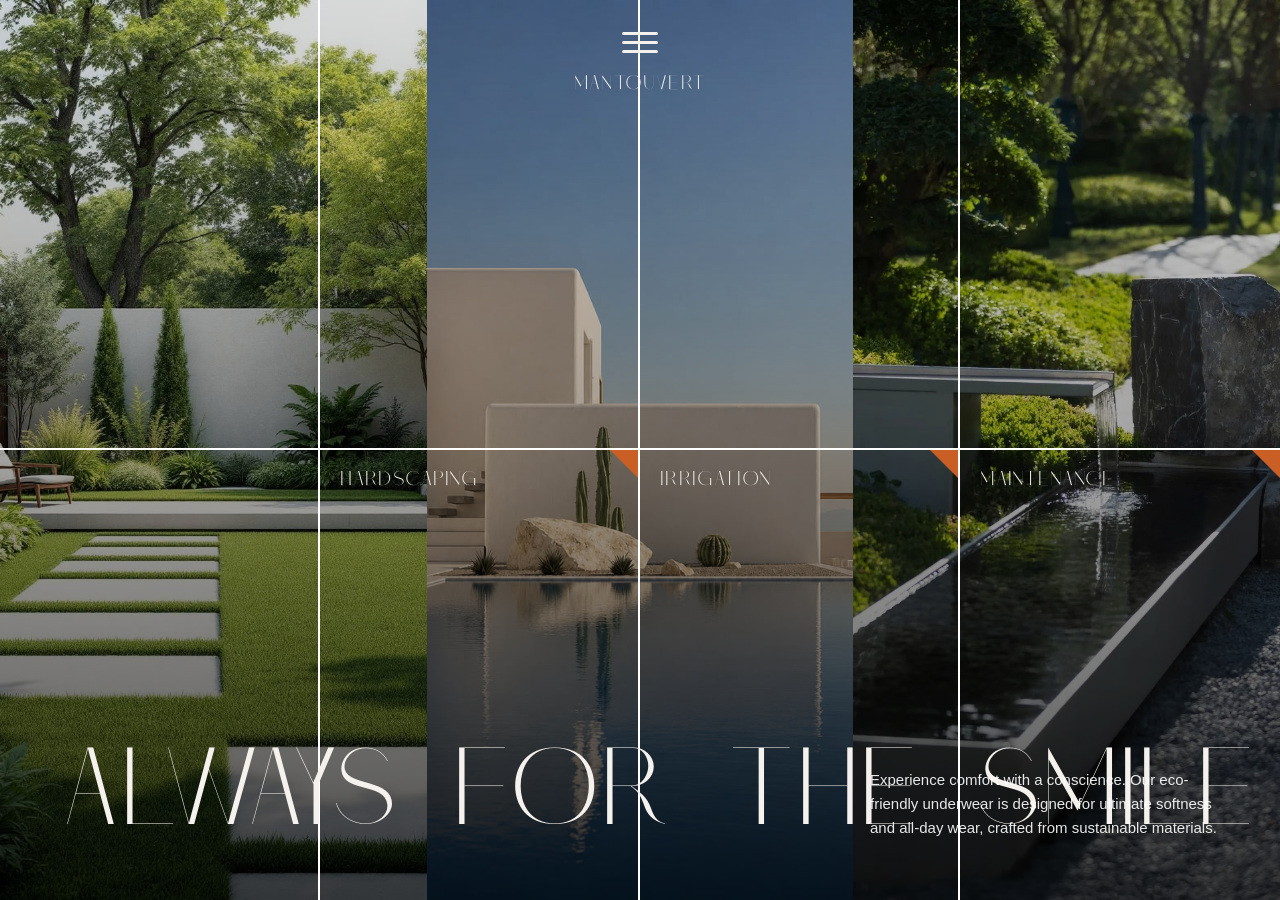
==== index.html @ 99bcd15c "finshing the hero" ====
<!DOCTYPE html>
<html lang="en">
<head>
  <meta charset="UTF-8">
  <meta name="viewport" content="width=device-width, initial-scale=1.0">
  <title>Mantouvert</title>

  <link rel="stylesheet" href="css/base.css">
  <link rel="stylesheet" href="css/layout.css">
  <link rel="stylesheet" href="css/components.css">
</head>
<body>

  <!-- NAVIGATION -->
  <header class="site-header" data-header>
    <nav class="nav container">
      <button class="nav__toggle" aria-label="Open menu" aria-expanded="false">
        <span class="hamburger-line"></span>
        <span class="hamburger-line"></span>
        <span class="hamburger-line"></span>
      </button>
      <a href="index.html" class="nav__logo">Mantouvert</a>
    </nav>
    <div class="nav__menu">
      <ul class="nav__links">
        <li><a href="index.html" class="nav__link is-active">Home</a></li>
        <li><a href="projects.html" class="nav__link">Projects</a></li>
        <li><a href="services.html" class="nav__link">Services</a></li>
        <li><a href="about.html" class="nav__link">About</a></li>
        <li><a href="contact.html" class="nav__link nav__link--cta">Request a Quote</a></li>
      </ul>
    </div>
  </header>

  <main>
    <!-- HERO CARDS -->
    <section class="hero hero--cards">
      <!-- Shared background: 3 images side by side -->
      <div class="hero-cards__bg">
        <img src="public/imgs/hero_garden.jpg" alt="">
        <img src="public/imgs/hero_swimmingpool.jpg" alt="">
        <img src="public/imgs/hero_waterfall.jpg" alt="">
        <div class="hero-cards__shade"></div>
      </div>

      <div class="hero-cards">
        <!-- Row 1 -->
        <div class="hero-card"></div>
        <div class="hero-card"></div>
        <div class="hero-card"></div>
        <div class="hero-card"></div>

        <!-- Row 2 -->
        <div class="hero-card"></div>
        <div class="hero-card">
          <h3 class="hero-card__header">Hardscaping</h3>
        </div>
        <div class="hero-card">
          <h3 class="hero-card__header">Irrigation</h3>
        </div>
        <div class="hero-card">
          <h3 class="hero-card__header">Maintenance</h3>
        </div>
      </div>

      <!-- Bottom hero text -->
      <div class="hero-cards__footer">
        <h1 class="hero-cards__headline">Always for the smile</h1>
        <p class="hero-cards__paragraph">Experience comfort with a conscience. Our eco-friendly underwear is designed for ultimate softness and all-day wear, crafted from sustainable materials.</p>
      </div>
    </section>
  </main>

  <script src="js/main.js"></script>
</body>
</html>
---- css/base.css ----
/* ============================================================
   MANTOUVERT — DESIGN SYSTEM BASE
   Source of truth: rools.md (Version 1.0)
   ============================================================ */

/* --------------------------------------------
   Global Fonts — @font-face declarations
   -------------------------------------------- */
@font-face {
  font-family: 'Monic DEMO';
  src: url('../public/fonts/Monic DEMO.otf') format('opentype');
  font-weight: 400;
  font-style: normal;
  font-display: swap;
}

@font-face {
  font-family: 'Ethereal Demo';
  src: url('../public/fonts/EtherealDemo-Thin.otf') format('opentype');
  font-weight: 100;
  font-style: normal;
  font-display: swap;
}

@font-face {
  font-family: 'Ethereal Demo';
  src: url('../public/fonts/EtherealDemo-ExtraLight.otf') format('opentype');
  font-weight: 200;
  font-style: normal;
  font-display: swap;
}

@font-face {
  font-family: 'Ethereal Demo';
  src: url('../public/fonts/EtherealDemo-Light.otf') format('opentype');
  font-weight: 300;
  font-style: normal;
  font-display: swap;
}

@font-face {
  font-family: 'Ethereal Demo';
  src: url('../public/fonts/EtherealDemo-Regular.otf') format('opentype');
  font-weight: 400;
  font-style: normal;
  font-display: swap;
}

@font-face {
  font-family: 'Ethereal Demo';
  src: url('../public/fonts/EtherealDemo-Medium.otf') format('opentype');
  font-weight: 500;
  font-style: normal;
  font-display: swap;
}

@font-face {
  font-family: 'Ethereal Demo';
  src: url('../public/fonts/EtherealDemo-SemiBold.otf') format('opentype');
  font-weight: 600;
  font-style: normal;
  font-display: swap;
}

@font-face {
  font-family: 'Ethereal Demo';
  src: url('../public/fonts/EtherealDemo-Bold.otf') format('opentype');
  font-weight: 700;
  font-style: normal;
  font-display: swap;
}

@font-face {
  font-family: 'Ethereal Demo';
  src: url('../public/fonts/EtherealDemo-ExtraBold.otf') format('opentype');
  font-weight: 800;
  font-style: normal;
  font-display: swap;
}

@font-face {
  font-family: 'Ethereal Demo';
  src: url('../public/fonts/EtherealDemo-Black.otf') format('opentype');
  font-weight: 900;
  font-style: normal;
  font-display: swap;
}

/* --------------------------------------------
   Design Tokens
   -------------------------------------------- */
:root {
  /* Color Palette */
  --color-orange: #C95F24;        /* Burnt Orange — Primary */
  --color-orange-accent: #E57A32; /* Accent Orange */
  --color-brick: #8F3526;         /* Deep Brick Red */
  --color-black: #111111;         /* Matte Black */
  --color-charcoal: #232323;      /* Charcoal */
  --color-white: #F5F2ED;         /* Warm White */
  --color-sand: #DED6C8;          /* Sand */
  --color-stone: #BFB4A6;         /* Stone */
  --color-olive: #6F7352;         /* Olive Accent — landscaping pages only */

  /* Color Usage Ratio: 60% white / 25% black / 10% orange / 5% accents */
  --color-bg: var(--color-white);
  --color-bg-dark: var(--color-black);
  --color-text: var(--color-black);
  --color-text-inverse: var(--color-white);
  --color-muted: var(--color-stone);
  --color-accent: var(--color-orange);

  /* Typography */
  --font-display: 'Monic DEMO', 'Times New Roman', serif;      /* Hero Titles */
  --font-secondary: 'Ethereal Demo', Georgia, serif;           /* Section Titles */
  --font-body: 'Inter', 'General Sans', -apple-system, sans-serif;

  /* Typography Scale */
  --type-hero: clamp(80px, 12vw, 180px);    /* Hero 120–180px */
  --type-section: clamp(48px, 7vw, 90px);   /* Section Title 60–90px */
  --type-heading: clamp(36px, 4.5vw, 56px); /* Large Heading 42–56px */
  --type-body: 18px;                        /* Body 18–20px */
  --type-small: 14px;                       /* Small Text */

  /* Layout */
  --container-max: 1600px;  /* Max Width */
  --content-max: 1400px;    /* Content Width */
  --gutter: 40px;           /* Large Gutters */
  --section-pad-desktop: 180px; /* Section Padding Desktop */
  --section-pad-mobile: 90px;   /* Section Padding Mobile */

  /* Shape & Elevation */
  --radius-none: 0px;   /* Images, Cards */
  --radius-btn: 4px;    /* Buttons */
  --shadow-soft: 0 10px 40px rgba(0, 0, 0, 0.05);

  /* Motion */
  --ease: cubic-bezier(0.25, 0.1, 0.25, 1);
  --duration-fast: 250ms;  /* Button hover */
  --duration-base: 400ms;  /* Allowed: 400–700ms */
  --duration-slow: 700ms;
}

/* --------------------------------------------
   Reset
   -------------------------------------------- */
*,
*::before,
*::after {
  box-sizing: border-box;
  margin: 0;
  padding: 0;
}

html {
  scroll-behavior: smooth;
  -webkit-text-size-adjust: 100%;
}

body {
  background-color: var(--color-bg);
  color: var(--color-text);
  font-family: var(--font-body);
  font-size: var(--type-body);
  line-height: 1.6;
  -webkit-font-smoothing: antialiased;
  -moz-osx-font-smoothing: grayscale;
}

img,
picture,
video {
  display: block;
  max-width: 100%;
  height: auto;
}

ul,
ol {
  list-style: none;
}

a {
  color: inherit;
  text-decoration: none;
}

button {
  font: inherit;
  background: none;
  border: none;
  cursor: pointer;
}

blockquote {
  margin: 0;
}

/* --------------------------------------------
   Base Typography
   -------------------------------------------- */
h1,
h2,
h3,
h4 {
  font-family: var(--font-secondary);
  font-weight: 400;
  line-height: 1.1;
  letter-spacing: -0.01em;
}

h1 {
  font-family: var(--font-display);
  font-size: var(--type-hero);
  text-transform: uppercase;
}

h2 {
  font-size: var(--type-section);
}

h3 {
  font-size: var(--type-heading);
}

p {
  font-size: var(--type-body);
  max-width: 65ch;
}

small,
.meta {
  font-size: var(--type-small);
  color: var(--color-muted);
  letter-spacing: 0.06em;
  text-transform: uppercase;
}

::selection {
  background: var(--color-accent);
  color: var(--color-white);
}

/* --------------------------------------------
   Texture — subtle stone/paper/concrete,
   very low opacity, never noisy
   -------------------------------------------- */
body::before {
  content: '';
  position: fixed;
  inset: 0;
  z-index: -1;
  pointer-events: none;
  opacity: 0.03;
  background-image: url('../assets/textures/paper.jpg');
  background-repeat: repeat;
}
---- css/layout.css ----
/* ============================================================
   MANTOUVERT — LAYOUT & GRID
   Source of truth: rools.md (Version 1.0)
   ============================================================ */

/* --------------------------------------------
   Containers
   -------------------------------------------- */
.container {
  width: 100%;
  max-width: var(--container-max); /* 1600px */
  margin-inline: auto;
  padding-inline: var(--gutter);   /* 40px gutters */
}

.container--content {
  max-width: var(--content-max);   /* 1400px content width */
}

/* --------------------------------------------
   Section Spacing
   Magazine-like luxury breathing room.
   -------------------------------------------- */
.section,
section {
  padding-block: var(--section-pad-desktop); /* 180px top + bottom */
}

/* --------------------------------------------
   12-Column Grid
   -------------------------------------------- */
.grid {
  display: grid;
  grid-template-columns: repeat(12, 1fr);
  gap: var(--gutter);
}

/* Column spans */
.col-1  { grid-column: span 1; }
.col-2  { grid-column: span 2; }
.col-3  { grid-column: span 3; }
.col-4  { grid-column: span 4; }
.col-5  { grid-column: span 5; }
.col-6  { grid-column: span 6; }
.col-7  { grid-column: span 7; }
.col-8  { grid-column: span 8; }
.col-9  { grid-column: span 9; }
.col-10 { grid-column: span 10; }
.col-11 { grid-column: span 11; }
.col-12 { grid-column: span 12; }

/* Common section grid patterns */
.grid--split {
  display: grid;
  grid-template-columns: repeat(12, 1fr);
  gap: var(--gutter);
  align-items: center;
}

.grid--split > .media {
  grid-column: span 7;
}

.grid--split > .content {
  grid-column: span 5;
}

.grid--split > .media--right {
  grid-column: span 7;
  order: 2;
}

.grid--split > .content--left {
  grid-column: span 5;
  order: 1;
}

/* --------------------------------------------
   Editorial Section Head
   -------------------------------------------- */
.section-head {
  display: grid;
  grid-template-columns: 1fr auto;
  align-items: end;
  gap: var(--gutter);
  margin-bottom: 80px;
}

.section-head__eyebrow {
  grid-column: 1 / -1;
  font-family: var(--font-body);
  font-size: var(--type-small);
  letter-spacing: 0.18em;
  text-transform: uppercase;
  color: var(--color-accent);
}

.section-head__title {
  font-family: var(--font-secondary);
  font-size: var(--type-section);
  line-height: 1.05;
}

.section-head__link {
  font-size: var(--type-small);
  letter-spacing: 0.12em;
  text-transform: uppercase;
  border-bottom: 1px solid currentColor;
  padding-bottom: 4px;
  transition: color var(--duration-fast) var(--ease);
}

.section-head__link:hover {
  color: var(--color-accent);
}

/* --------------------------------------------
   Hero Layout
   -------------------------------------------- */
.hero {
  position: relative;
  min-height: 100vh;
  display: flex;
  align-items: flex-end;
  padding-bottom: 80px;
  overflow: hidden;
}

.hero__media {
  position: absolute;
  inset: 0;
  z-index: -1;
}

.hero__media img,
.hero__media video {
  width: 100%;
  height: 100%;
  object-fit: cover;
}

.hero__content {
  width: 100%;
}

.hero__title {
  margin-bottom: 32px;
}

.hero__intro {
  font-size: var(--type-body);
  color: var(--color-text-inverse);
  margin-bottom: 48px;
  opacity: 0.85;
}

.hero__actions {
  display: flex;
  gap: 24px;
  flex-wrap: wrap;
}

/* --------------------------------------------
   Featured Projects Grid
   -------------------------------------------- */
.featured__grid {
  display: grid;
  grid-template-columns: repeat(2, 1fr);
  gap: var(--gutter);
}

/* --------------------------------------------
   Services List
   -------------------------------------------- */
.services__list {
  display: grid;
  grid-template-columns: repeat(2, 1fr);
  gap: var(--gutter);
  margin-bottom: 80px;
}

/* --------------------------------------------
   Craftsmanship Split
   -------------------------------------------- */
.craftsmanship__grid {
  display: grid;
  grid-template-columns: repeat(12, 1fr);
  gap: var(--gutter);
  align-items: center;
}

.craftsmanship__media {
  grid-column: span 7;
}

.craftsmanship__content {
  grid-column: span 5;
}

/* --------------------------------------------
   Stats
   -------------------------------------------- */
.stats__grid {
  display: grid;
  grid-template-columns: repeat(3, 1fr);
  gap: var(--gutter);
}

/* --------------------------------------------
   Gallery
   -------------------------------------------- */
.gallery__grid {
  display: grid;
  grid-template-columns: repeat(2, 1fr);
  gap: var(--gutter);
}

/* --------------------------------------------
   Footer
   -------------------------------------------- */
.site-footer .container {
  display: grid;
  grid-template-columns: 1fr auto;
  gap: var(--gutter);
  align-items: start;
}

.site-footer__meta {
  grid-column: 1 / -1;
  display: flex;
  justify-content: space-between;
  flex-wrap: wrap;
  gap: 16px;
  border-top: 1px solid rgba(245, 242, 237, 0.15);
  padding-top: 40px;
  margin-top: 120px;
}

/* --------------------------------------------
   Responsive — Mobile (section padding 90px)
   -------------------------------------------- */
@media (max-width: 1024px) {
  .grid--split > .media,
  .grid--split > .content,
  .grid--split > .media--right,
  .grid--split > .content--left,
  .craftsmanship__media,
  .craftsmanship__content {
    grid-column: span 12;
  }
}

@media (max-width: 768px) {
  .section,
  section {
    padding-block: var(--section-pad-mobile); /* 90px */
  }

  .featured__grid,
  .services__list,
  .gallery__grid {
    grid-template-columns: 1fr;
  }

  .stats__grid {
    grid-template-columns: 1fr;
  }

  .section-head {
    grid-template-columns: 1fr;
    margin-bottom: 48px;
  }

  .section-head__link {
    grid-column: 1;
  }

  .site-footer .container {
    grid-template-columns: 1fr;
  }
}
---- css/components.css ----
/* ============================================================
   MANTOUVERT — COMPONENTS
   Source of truth: rools.md (Version 1.0)
   ============================================================ */

/* --------------------------------------------
   Buttons — simple, large, flat. No gradients.
   -------------------------------------------- */
.btn {
  display: inline-block;
  padding: 20px 44px;
  font-family: var(--font-body);
  font-size: var(--type-small);
  font-weight: 500;
  letter-spacing: 0.14em;
  text-transform: uppercase;
  border-radius: var(--radius-btn); /* 4px */
  border: 1px solid transparent;
  transition:
    background-color var(--duration-fast) var(--ease),
    color var(--duration-fast) var(--ease),
    border-color var(--duration-fast) var(--ease);
}

/* Primary — matte black base, burnt orange hover */
.btn--primary {
  background-color: var(--color-black);
  color: var(--color-white);
  border-color: var(--color-black);
}

.btn--primary:hover {
  background-color: var(--color-orange); /* Burnt Orange hover */
  border-color: var(--color-orange);
  color: var(--color-white);
}

/* Ghost — outline style for dark heroes */
.btn--ghost {
  background-color: transparent;
  color: var(--color-white);
  border-color: rgba(245, 242, 237, 0.5);
}

.btn--ghost:hover {
  background-color: var(--color-orange);
  border-color: var(--color-orange);
  color: var(--color-white);
}

/* Inverted — white button on dark backgrounds */
.btn--light {
  background-color: var(--color-white);
  color: var(--color-black);
  border-color: var(--color-white);
}

.btn--light:hover {
  background-color: var(--color-orange);
  border-color: var(--color-orange);
  color: var(--color-white);
}

/* --------------------------------------------
   Navigation — hamburger centered, logo below.
   Transparent initially, turns black on scroll.
   -------------------------------------------- */
.site-header {
  position: fixed;
  inset: 0 0 auto 0;
  z-index: 100;
  padding-block: 24px;
  transition:
    background-color var(--duration-base) var(--ease),
    padding-block var(--duration-base) var(--ease);
}

.site-header.is-scrolled {
  background-color: var(--color-black);
  padding-block: 16px;
}

.nav {
  display: flex;
  flex-direction: column;
  align-items: center;
  justify-content: center;
  gap: 6px;
  text-align: center;
}

/* Hamburger button */
.nav__toggle {
  display: flex;
  flex-direction: column;
  align-items: center;
  justify-content: center;
  gap: 6px;
  padding: 8px;
  cursor: pointer;
  background: none;
  border: none;
}

.hamburger-line {
  display: block;
  width: 36px;
  height: 3px;
  background-color: var(--color-white);
  border-radius: 2px;
  transition:
    transform var(--duration-fast) var(--ease),
    opacity var(--duration-fast) var(--ease);
}

/* Hamburger open state (X animation) */
.nav__toggle.is-active .hamburger-line:nth-child(1) {
  transform: translateY(9px) rotate(45deg);
}

.nav__toggle.is-active .hamburger-line:nth-child(2) {
  opacity: 0;
}

.nav__toggle.is-active .hamburger-line:nth-child(3) {
  transform: translateY(-9px) rotate(-45deg);
}

/* Logo */
.nav__logo {
  font-family: var(--font-display); /* Monic DEMO Regular */
  font-size: 20px;
  font-weight: 400;
  letter-spacing: 0.06em;
  color: var(--color-white);
  transition: color var(--duration-fast) var(--ease);
  text-transform: uppercase;
}

/* Scrolled state — text stays white */
.site-header.is-scrolled .nav__logo,
.site-header.is-scrolled .hamburger-line {
  color: var(--color-white);
  background-color: var(--color-white);
}

/* Full-screen menu overlay */
.nav__menu {
  display: none;
  position: fixed;
  inset: 0;
  z-index: 99;
  background-color: var(--color-black);
  align-items: center;
  justify-content: center;
}

.nav__menu.is-open {
  display: flex;
}

.nav__links {
  display: flex;
  flex-direction: column;
  align-items: center;
  gap: 40px;
  text-align: center;
}

.nav__link {
  font-family: var(--font-secondary);
  font-size: var(--type-heading);
  letter-spacing: 0.02em;
  color: var(--color-white);
  opacity: 0.85;
  transition:
    opacity var(--duration-fast) var(--ease),
    color var(--duration-fast) var(--ease);
}

.nav__link:hover,
.nav__link.is-active {
  opacity: 1;
  color: var(--color-orange);
}

.nav__link--cta {
  padding: 16px 40px;
  border: 1px solid var(--color-white);
  border-radius: var(--radius-btn);
  opacity: 1;
  font-size: var(--type-small);
  letter-spacing: 0.1em;
  text-transform: uppercase;
}

.nav__link--cta:hover {
  background-color: var(--color-orange);
  border-color: var(--color-orange);
  color: var(--color-white);
}

/* --------------------------------------------
   Editorial Intro Section
   -------------------------------------------- */
.intro__eyebrow {
  font-size: var(--type-small);
  letter-spacing: 0.18em;
  text-transform: uppercase;
  color: var(--color-accent);
  margin-bottom: 48px;
}

.intro__title {
  font-family: var(--font-secondary);
  font-size: var(--type-section);
  line-height: 1.1;
  max-width: 20ch;
}

/* --------------------------------------------
   Project Cards — minimal, image + small title
   -------------------------------------------- */
.project-card__media {
  display: block;
  overflow: hidden;
  margin-bottom: 24px;
}

.project-card__media img {
  width: 100%;
  aspect-ratio: 3 / 2;
  object-fit: cover;
  border-radius: var(--radius-none); /* 0px */
  transition: transform var(--duration-slow) var(--ease);
}

.project-card__media:hover img {
  transform: scale(1.03); /* Smooth scale — allowed */
}

.project-card__title {
  font-family: var(--font-secondary);
  font-size: var(--type-heading); /* 42–56px but controlled */
  line-height: 1.2;
  margin-bottom: 8px;
}

.project-card__meta {
  font-size: var(--type-small);
  letter-spacing: 0.1em;
  text-transform: uppercase;
  color: var(--color-muted);
}

/* --------------------------------------------
   Services List — thin line icons, minimal
   -------------------------------------------- */
.services__item {
  border-top: 1px solid var(--color-sand);
  padding-block: 32px;
}

.services__item:last-child {
  border-bottom: 1px solid var(--color-sand);
}

.services__item a {
  display: flex;
  align-items: center;
  gap: 32px;
  transition: color var(--duration-fast) var(--ease);
}

.services__item a:hover {
  color: var(--color-orange);
}

.services__icon {
  flex: 0 0 auto;
  width: 24px;
  height: 24px;
  color: var(--color-stone);
}

.services__name {
  font-family: var(--font-secondary);
  font-size: var(--type-heading);
  line-height: 1.2;
}

/* --------------------------------------------
   Craftsmanship Section
   -------------------------------------------- */
.craftsmanship__media img {
  width: 100%;
  border-radius: var(--radius-none);
  object-fit: cover;
}

.craftsmanship__title {
  font-family: var(--font-secondary);
  font-size: var(--type-section);
  line-height: 1.1;
  margin-bottom: 32px;
}

.craftsmanship__text {
  color: var(--color-charcoal);
  margin-bottom: 40px;
}

/* --------------------------------------------
   Stats — elegant numbering
   -------------------------------------------- */
.stat {
  padding-top: 32px;
  border-top: 1px solid var(--color-sand);
}

.stat__number {
  display: block;
  font-family: var(--font-secondary);
  font-size: var(--type-section);
  color: var(--color-accent);
  margin-bottom: 16px;
}

.stat__label {
  font-size: var(--type-small);
  letter-spacing: 0.1em;
  text-transform: uppercase;
  color: var(--color-muted);
}

/* --------------------------------------------
   Gallery — large editorial photography
   -------------------------------------------- */
.gallery__item img {
  width: 100%;
  aspect-ratio: 3 / 2;
  object-fit: cover;
  border-radius: var(--radius-none);
}

.gallery__item:first-child img {
  aspect-ratio: 16 / 10;
}

.gallery__caption {
  margin-top: 16px;
  font-size: var(--type-small);
  letter-spacing: 0.1em;
  text-transform: uppercase;
  color: var(--color-muted);
}

/* --------------------------------------------
   Testimonials
   -------------------------------------------- */
.testimonial {
  max-width: 900px;
  margin-inline: auto;
  text-align: center;
  padding-block: 40px;
}

.testimonial__quote {
  font-family: var(--font-secondary);
  font-size: var(--type-heading);
  line-height: 1.3;
  margin-bottom: 40px;
}

.testimonial__author {
  font-style: normal;
  font-size: var(--type-small);
  letter-spacing: 0.14em;
  text-transform: uppercase;
  color: var(--color-muted);
}

/* --------------------------------------------
   CTA Section — large typography, dark
   -------------------------------------------- */
.cta {
  background-color: var(--color-black);
  color: var(--color-white);
  text-align: center;
}

.cta__title {
  font-family: var(--font-display);
  font-size: var(--type-hero);
  text-transform: uppercase;
  margin-bottom: 64px;
}

/* --------------------------------------------
   Footer — minimal, dark, large typography
   -------------------------------------------- */
.site-footer {
  background-color: var(--color-black);
  color: var(--color-white);
  padding-block: 120px 48px;
}

.site-footer__logo {
  font-family: var(--font-secondary);
  font-size: clamp(48px, 6vw, 90px);
  line-height: 1;
  color: var(--color-white);
}

.site-footer__nav ul {
  display: flex;
  flex-direction: column;
  gap: 16px;
  text-align: right;
}

.site-footer__nav a {
  font-size: var(--type-small);
  letter-spacing: 0.12em;
  text-transform: uppercase;
  color: var(--color-white);
  opacity: 0.7;
  transition:
    opacity var(--duration-fast) var(--ease),
    color var(--duration-fast) var(--ease);
}

.site-footer__nav a:hover {
  opacity: 1;
  color: var(--color-orange);
}

.site-footer__meta {
  font-size: var(--type-small);
  letter-spacing: 0.08em;
  text-transform: uppercase;
  color: var(--color-stone);
  opacity: 0.7;
}

/* --------------------------------------------
    Hero Cards — 8-card grid (4 up, 4 down)
    -------------------------------------------- */
.hero--cards {
  position: relative;
  min-height: 100vh;
  display: flex;
  align-items: center;
  padding: 0;
  overflow: hidden;
}

/* Shared background — 3 images side by side */
.hero-cards__bg {
  position: absolute;
  inset: 0;
  z-index: 0;
  display: flex;
}

.hero-cards__bg img {
  flex: 1 1 0;
  min-width: 0;
  height: 100%;
  object-fit: cover;
}

.hero-cards__shade {
  position: absolute;
  inset: 0;
  background: linear-gradient(
    to top,
    rgba(0, 0, 0, 0.7) 0%,
    rgba(0, 0, 0, 0.35) 50%,
    rgba(0, 0, 0, 0.15) 100%
  );
}

.hero-cards {
  position: relative;
  z-index: 1;
  display: grid;
  grid-template-columns: repeat(4, 1fr);
  grid-template-rows: repeat(2, 1fr);
  width: 100%;
  height: 100vh;
}

/* Transparent cards — white borders show the shared bg grid */
.hero-card {
  position: relative;
  background-color: transparent;
  border-right: 2px solid rgb(255, 255, 255);
  border-bottom: 2px solid rgb(255, 255, 255);
  cursor: pointer;
  transition: background-color var(--duration-base) var(--ease);
}

.hero-card:nth-child(4n) {
  border-right: none;
}

.hero-card:nth-child(n + 5) {
  border-bottom: none;
}

.hero-card:hover {
  background-color: rgba(0, 0, 0, 0.35);
}

/* Orange triangle in top-right corner — bottom row cards 6, 7, 8 only */
.hero-card:nth-child(6)::after,
.hero-card:nth-child(7)::after,
.hero-card:nth-child(8)::after {
  content: '';
  position: absolute;
  top: 0;
  right: 0;
  width: 0;
  height: 0;
  border-top: 28px solid var(--color-orange);
  border-left: 28px solid transparent;
  z-index: 2;
}

/* Header text on bottom cards 6, 7, 8 */
.hero-card__header {
  position: absolute;
  top: 16px;
  left: 20px;
  z-index: 3;
  font-family: var(--font-display); /* Monic Sans Serif Ligature */
  font-size: clamp(18px, 1.6vw, 26px);
  line-height: 1.2;
  color: var(--color-white);
  font-weight: 400;
  text-transform: uppercase;
  letter-spacing: 0.04em;
  margin: 0;
}

/* Bottom hero text — full-width headline, paragraph bottom-right */
.hero-cards__footer {
  position: absolute;
  bottom: 0;
  left: 0;
  right: 0;
  z-index: 2;
  padding: 0 60px 60px;
  pointer-events: none;
}

.hero-cards__headline {
  font-family: var(--font-display);
  font-size: clamp(80px, 9vw, 110px);
  line-height: 1;
  color: var(--color-white);
  text-transform: uppercase;
  letter-spacing: -0.01em;
  white-space: nowrap;
  width: 100%;
  margin: 0;
}

.hero-cards__paragraph {
  position: absolute;
  bottom: 60px;
  right: 60px;
  max-width: 350px;
  font-family: var(--font-body);
  font-size: 15px;
  line-height: 1.6;
  color: rgba(255, 255, 255, 0.9);
  margin: 0;
}

/* --------------------------------------------
    Page Hero — smaller than home hero
    -------------------------------------------- */
.hero--page {
  min-height: 70vh;
  align-items: flex-end;
}

/* --------------------------------------------
   Project Grid — portfolio listing
   -------------------------------------------- */
.project-grid {
  display: grid;
  grid-template-columns: repeat(2, 1fr);
  gap: var(--gutter);
}

/* --------------------------------------------
   Project Detail Facts
   -------------------------------------------- */
.project-detail__facts {
  margin-bottom: 48px;
}

.project-detail__facts li {
  display: flex;
  justify-content: space-between;
  gap: 24px;
  padding-block: 16px;
  border-bottom: 1px solid var(--color-sand);
  font-size: var(--type-body);
}

.project-detail__facts .meta {
  flex: 0 0 auto;
}

/* --------------------------------------------
   Next Project — editorial navigation
   -------------------------------------------- */
.next-project {
  border-top: 1px solid var(--color-sand);
}

.next-project__link {
  display: block;
}

.next-project__title {
  font-family: var(--font-secondary);
  font-size: var(--type-section);
  line-height: 1.1;
  transition: color var(--duration-fast) var(--ease);
}

.next-project__link:hover .next-project__title {
  color: var(--color-accent);
}

/* --------------------------------------------
   Contact Form — minimal, editorial
   -------------------------------------------- */
.contact-form__field {
  margin-bottom: 32px;
}

.contact-form__field label {
  display: block;
  margin-bottom: 12px;
}

.contact-form__field input,
.contact-form__field select,
.contact-form__field textarea {
  width: 100%;
  padding: 16px 0;
  font-family: var(--font-body);
  font-size: var(--type-body);
  color: var(--color-text);
  background: transparent;
  border: none;
  border-bottom: 1px solid var(--color-sand);
  border-radius: 0;
  transition: border-color var(--duration-fast) var(--ease);
}

.contact-form__field input:focus,
.contact-form__field select:focus,
.contact-form__field textarea:focus {
  outline: none;
  border-bottom-color: var(--color-accent);
}

.contact-form__field textarea {
  resize: vertical;
}

.contact-details {
  padding: 48px;
  background-color: var(--color-black);
  color: var(--color-white);
}

.contact-details .craftsmanship__title {
  color: var(--color-white);
  margin-bottom: 40px;
}

.contact-details .project-detail__facts li {
  border-bottom-color: rgba(245, 242, 237, 0.15);
}

.contact-details .project-detail__facts .meta {
  color: var(--color-stone);
}

/* --------------------------------------------
   Responsive Components
   -------------------------------------------- */
@media (max-width: 768px) {
  .hero-cards {
    grid-template-columns: repeat(2, 1fr);
    grid-template-rows: repeat(4, 1fr);
  }

  /* 2-column mobile borders */
  .hero-card {
    border-right: 2px solid rgb(255, 255, 255);
    border-bottom: 2px solid rgb(255, 255, 255);
  }

  .hero-card:nth-child(2n) {
    border-right: none;
  }

  .hero-card:nth-child(n + 7) {
    border-bottom: none;
  }

  .hero-cards__footer {
    grid-template-columns: 1fr;
    gap: 24px;
    padding: 0 20px 32px;
  }

  .hero-cards__headline {
    font-size: clamp(48px, 12vw, 72px);
  }

  .hero-cards__paragraph {
    font-size: 14px;
    margin: 0;
  }

  .project-grid {
    grid-template-columns: 1fr;
  }

  .next-project__title {
    font-size: var(--type-heading);
  }

  .contact-details {
    padding: 32px;
  }

  .intro__title {
    font-size: var(--type-heading);
  }

  .craftsmanship__title {
    font-size: var(--type-heading);
  }

  .stat__number {
    font-size: var(--type-heading);
  }

  .testimonial__quote {
    font-size: var(--type-heading);
  }

  .site-footer__nav ul {
    text-align: left;
  }
}
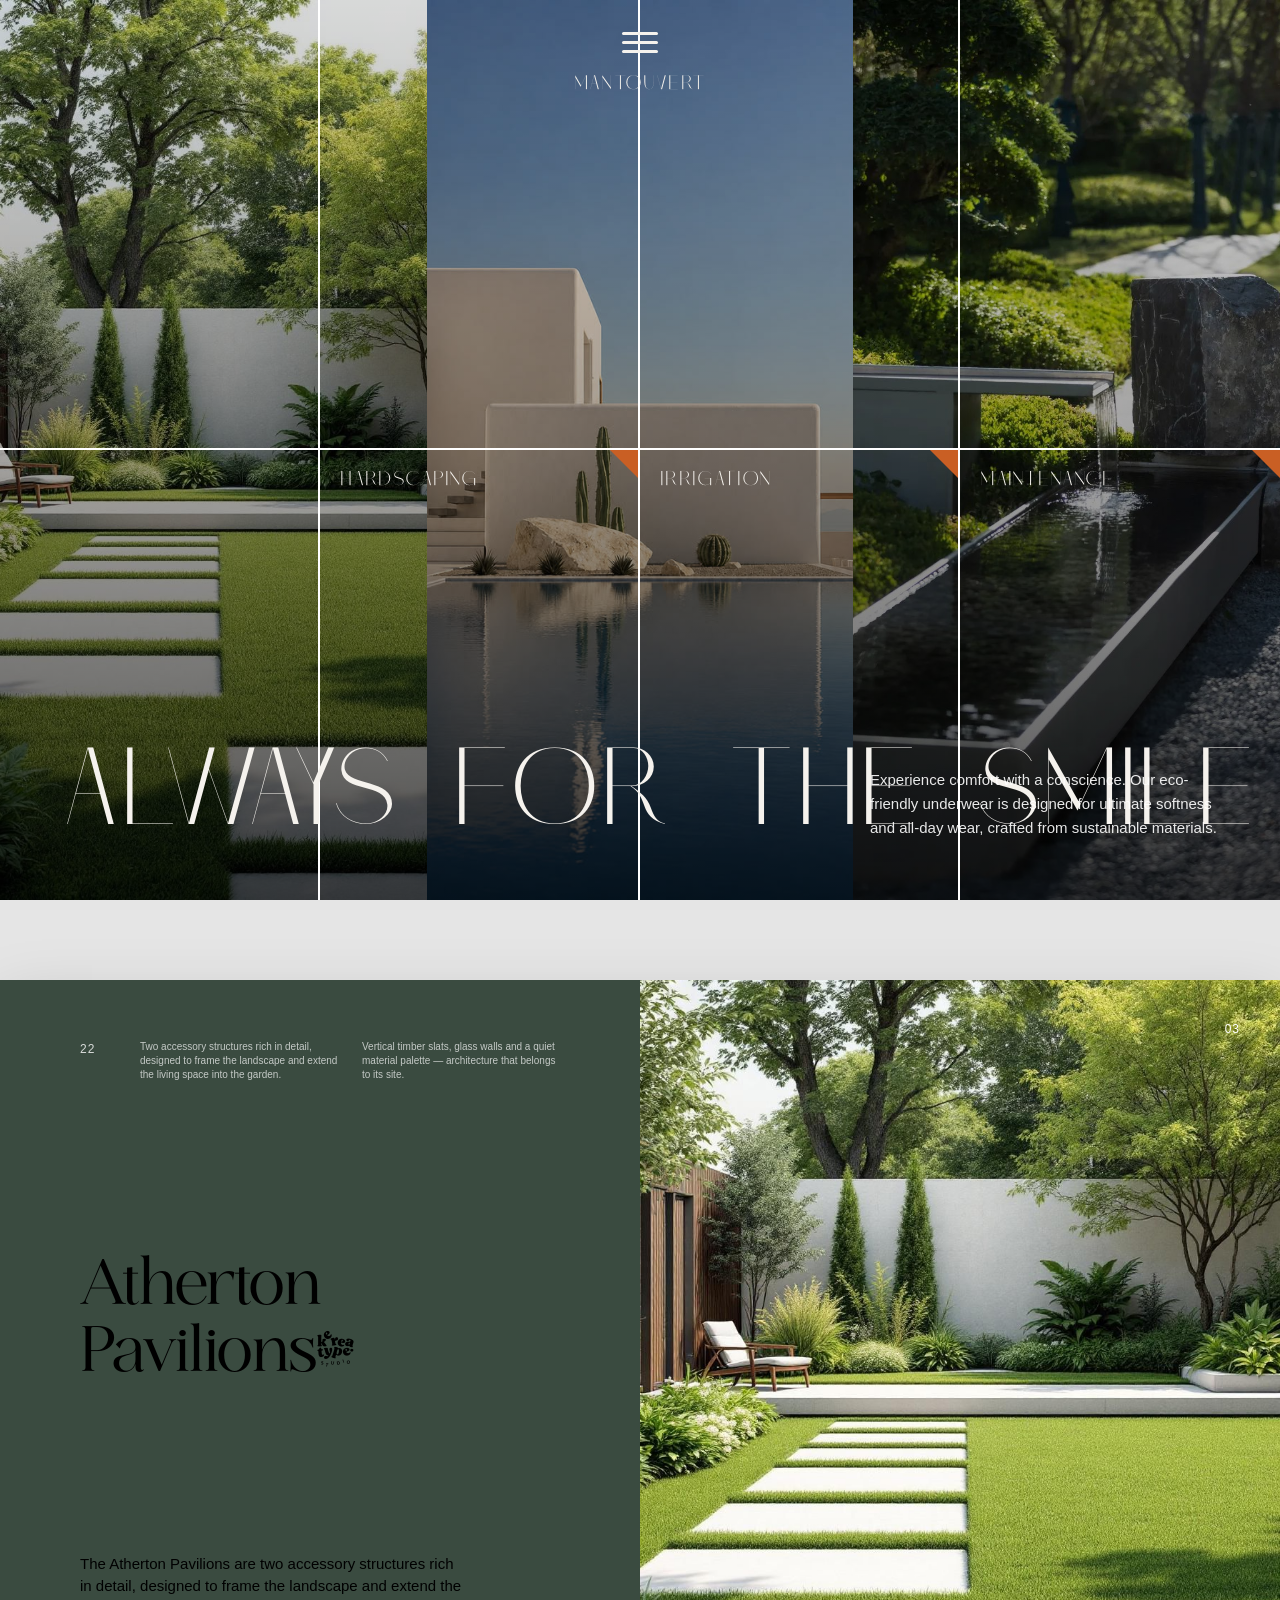
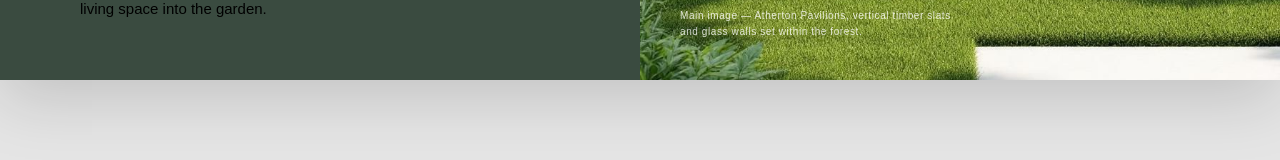
==== commit 9710e80b: "adding scroll transetion" ====
--- a/index.html
+++ b/index.html
@@ -69,6 +69,37 @@
         <p class="hero-cards__paragraph">Experience comfort with a conscience. Our eco-friendly underwear is designed for ultimate softness and all-day wear, crafted from sustainable materials.</p>
       </div>
     </section>
+
+    <!-- ATHERTON PAVILIONS — Editorial Magazine Spread -->
+    <section class="editorial-spread">
+      <div class="editorial-spread__book">
+
+        <!-- Left panel — deep forest green "page" -->
+        <div class="editorial-spread__page--green">
+          <div class="editorial-spread__top">
+            <span class="editorial-spread__page-num">22</span>
+            <div class="editorial-spread__intro-cols">
+              <p>Two accessory structures rich in detail, designed to frame the landscape and extend the living space into the garden.</p>
+              <p>Vertical timber slats, glass walls and a quiet material palette — architecture that belongs to its site.</p>
+            </div>
+          </div>
+
+          <h2 class="editorial-spread__title">Atherton<br>Pavilions.</h2>
+
+          <p class="editorial-spread__desc">
+            The Atherton Pavilions are two accessory structures rich in detail, designed to frame the landscape and extend the living space into the garden.
+          </p>
+        </div>
+
+        <!-- Right panel — full-bleed image "page" -->
+        <div class="editorial-spread__page--image">
+          <img src="public/imgs/hero_garden.jpg" alt="Atherton Pavilions — modern wooden structure with vertical slats and glass walls in a forest">
+          <span class="editorial-spread__img-num">03</span>
+          <p class="editorial-spread__caption">Main image — Atherton Pavilions, vertical timber slats and glass walls set within the forest.</p>
+        </div>
+
+      </div>
+    </section>
   </main>
 
   <script src="js/main.js"></script>
--- a/css/components.css
+++ b/css/components.css
@@ -696,9 +696,172 @@
 }
 
 /* --------------------------------------------
+   Scroll Reveal Transition — global curtain
+   that slides down covering the viewport,
+   then slides away revealing the next section.
+   Scroll acts as a trigger; page locks while
+   the transition plays.
+   -------------------------------------------- */
+.scroll-reveal {
+  position: fixed;
+  top: 0;
+  left: 0;
+  width: 100%;
+  height: 100vh;
+  background-color: var(--color-bg);
+  z-index: 50;
+  transform: translateY(-100%);
+  pointer-events: none;
+  will-change: transform;
+  transition: transform var(--duration-slow) var(--ease);
+}
+
+/* Lock scrolling while the reveal transition plays */
+body.is-locked {
+  overflow: hidden;
+}
+
+/* --------------------------------------------
+   Atherton Pavilions — Editorial Magazine Spread
+   Split-screen 2-column "book" layout.
+   -------------------------------------------- */
+.editorial-spread {
+  background-color: #E5E5E5;
+  padding-block: 80px;
+}
+
+.editorial-spread__book {
+  max-width: 1400px;
+  margin-inline: auto;
+  display: grid;
+  grid-template-columns: 1fr 1fr;
+  box-shadow: 0 20px 60px rgba(0, 0, 0, 0.15);
+}
+
+/* Left panel — deep forest green */
+.editorial-spread__page--green {
+  background-color: #3A4B40;
+  padding: 60px 80px;
+  display: flex;
+  flex-direction: column;
+  justify-content: space-between;
+  min-height: 700px;
+}
+
+/* Top section — page number + intro columns */
+.editorial-spread__top {
+  display: flex;
+  justify-content: space-between;
+  gap: 40px;
+}
+
+.editorial-spread__page-num {
+  font-size: 12px;
+  color: rgba(255, 255, 255, 0.8);
+  letter-spacing: 0.08em;
+  font-family: var(--font-body);
+  flex: 0 0 auto;
+}
+
+.editorial-spread__intro-cols {
+  display: grid;
+  grid-template-columns: 1fr 1fr;
+  gap: 24px;
+  max-width: 420px;
+}
+
+.editorial-spread__intro-cols p {
+  font-size: 10px;
+  line-height: 1.4;
+  color: rgba(255, 255, 255, 0.7);
+  max-width: none;
+  font-family: var(--font-body);
+}
+
+/* Middle — main title */
+.editorial-spread__title {
+  font-family: var(--font-secondary);
+  font-size: clamp(48px, 5vw, 80px);
+  line-height: 1.05;
+  color: #000000;
+  margin: 0;
+  letter-spacing: -0.01em;
+}
+
+/* Bottom — description */
+.editorial-spread__desc {
+  font-size: 15px;
+  line-height: 1.5;
+  color: #000000;
+  max-width: 80%;
+  font-family: var(--font-body);
+}
+
+/* Right panel — full-bleed image */
+.editorial-spread__page--image {
+  position: relative;
+  min-height: 700px;
+  overflow: hidden;
+}
+
+.editorial-spread__page--image img {
+  position: absolute;
+  inset: 0;
+  width: 100%;
+  height: 100%;
+  object-fit: cover;
+}
+
+/* Image page overlays */
+.editorial-spread__img-num {
+  position: absolute;
+  top: 40px;
+  right: 40px;
+  font-size: 12px;
+  color: #FFFFFF;
+  z-index: 2;
+  font-family: var(--font-body);
+  letter-spacing: 0.08em;
+}
+
+.editorial-spread__caption {
+  position: absolute;
+  bottom: 40px;
+  left: 40px;
+  font-size: 10px;
+  color: rgba(255, 255, 255, 0.8);
+  z-index: 2;
+  font-family: var(--font-body);
+  letter-spacing: 0.06em;
+  max-width: 280px;
+}
+
+/* --------------------------------------------
    Responsive Components
    -------------------------------------------- */
 @media (max-width: 768px) {
+  .editorial-spread__book {
+    grid-template-columns: 1fr;
+  }
+
+  .editorial-spread__page--green,
+  .editorial-spread__page--image {
+    min-height: 500px;
+  }
+
+  .editorial-spread__page--green {
+    padding: 40px 32px;
+  }
+
+  .editorial-spread__intro-cols {
+    grid-template-columns: 1fr;
+    max-width: none;
+  }
+
+  .editorial-spread__desc {
+    max-width: 100%;
+  }
+
   .hero-cards {
     grid-template-columns: repeat(2, 1fr);
     grid-template-rows: repeat(4, 1fr);
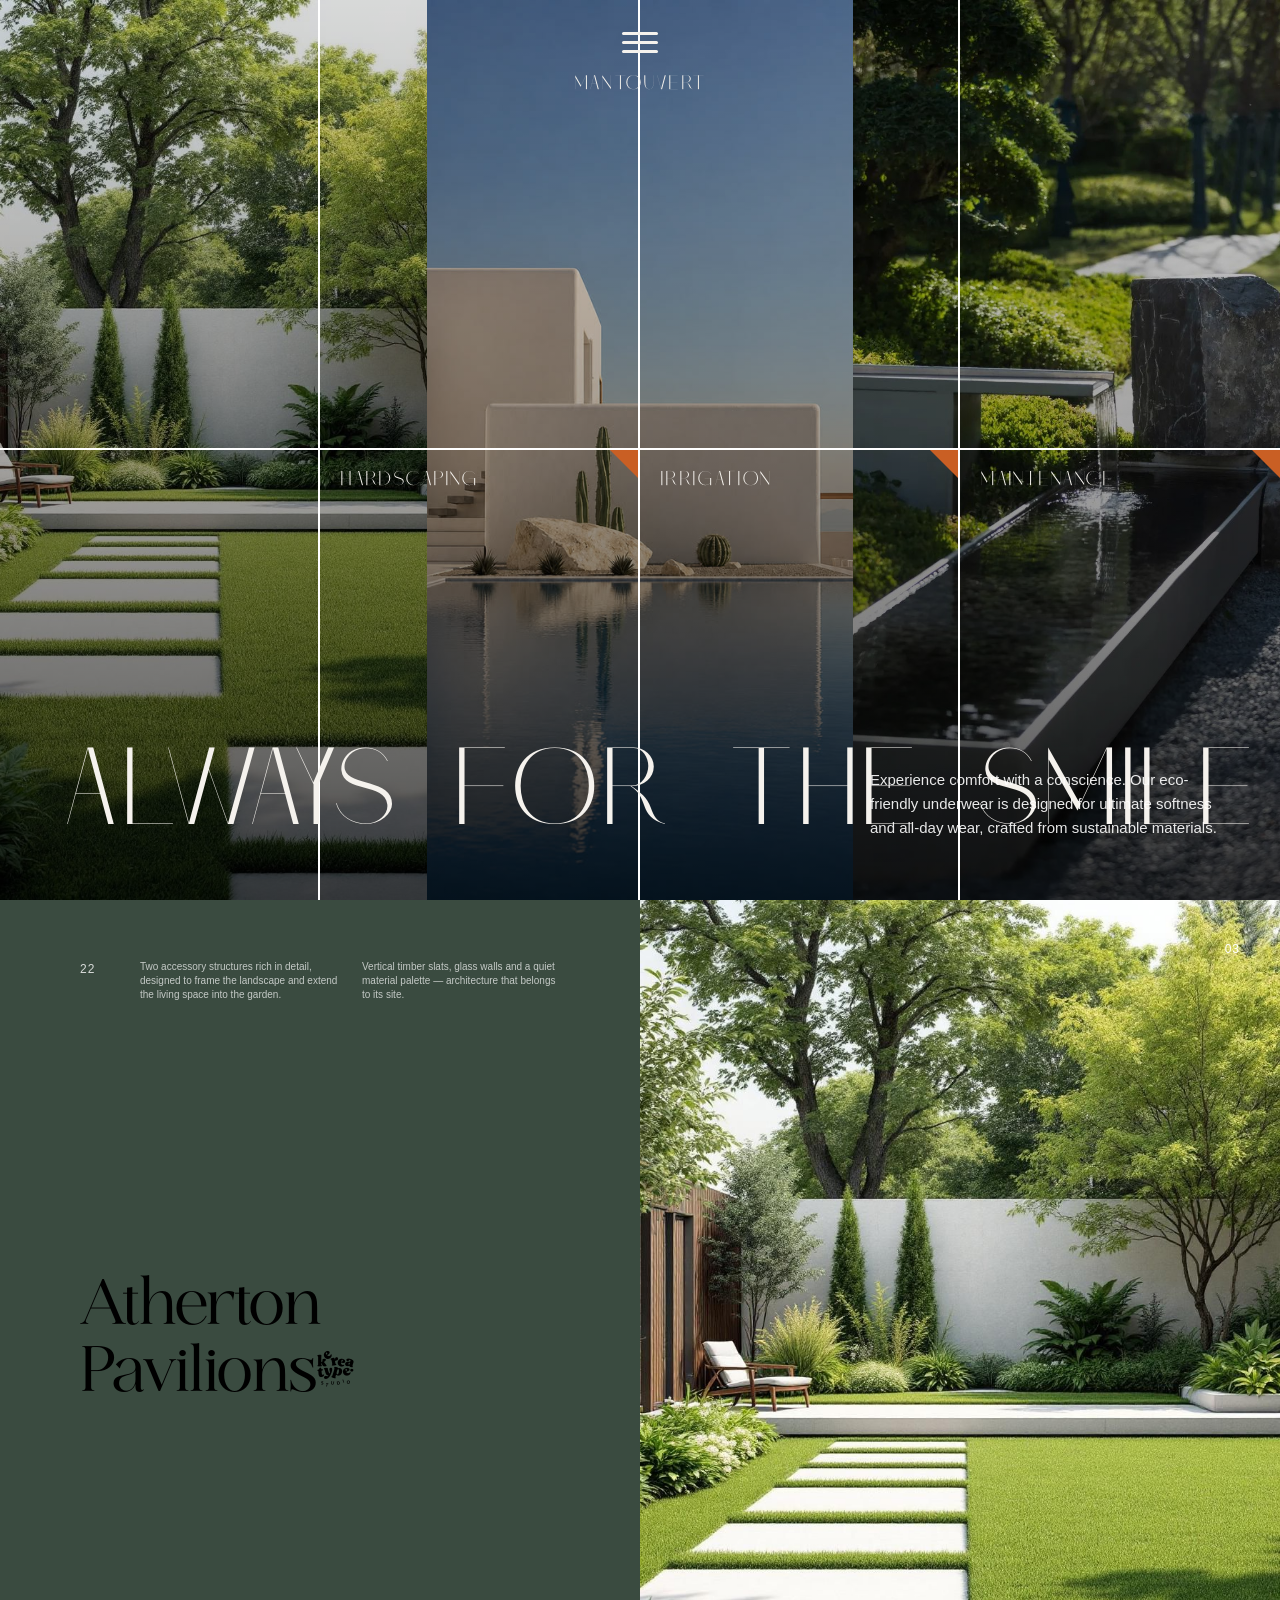
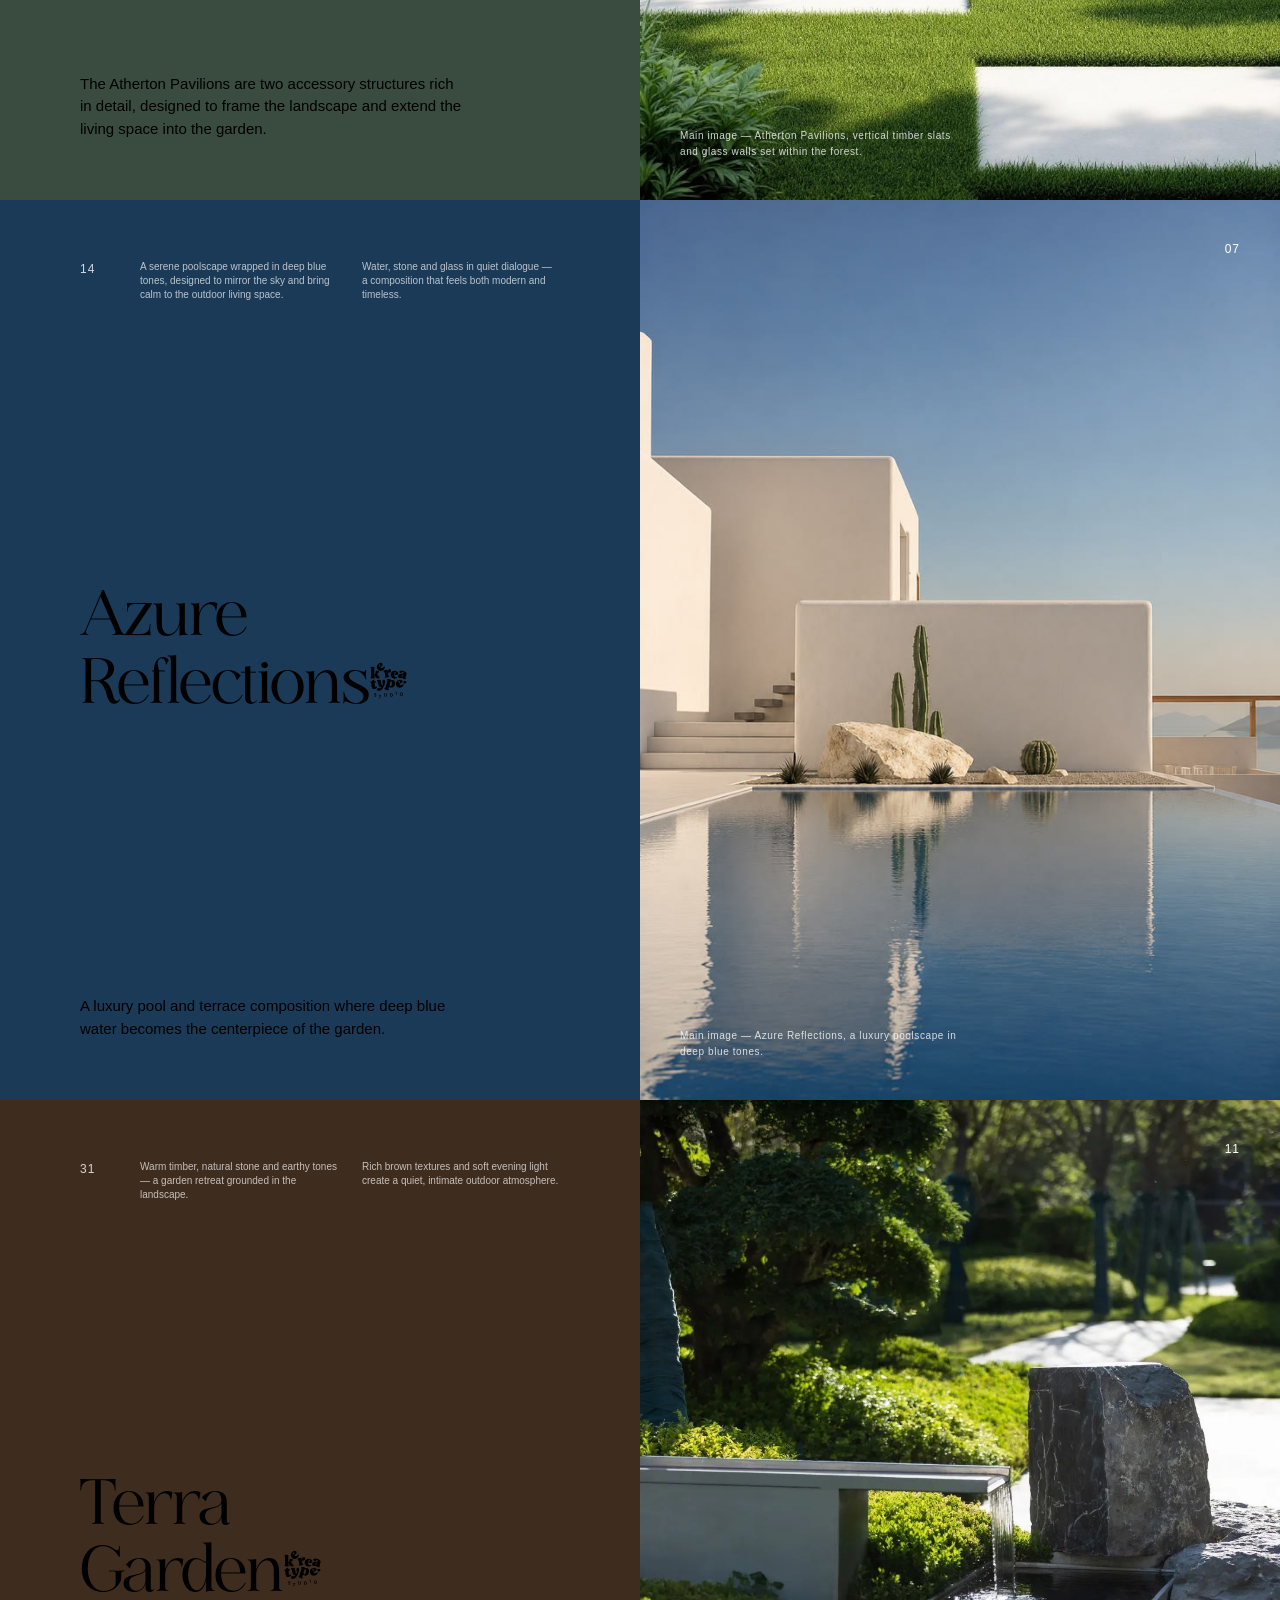
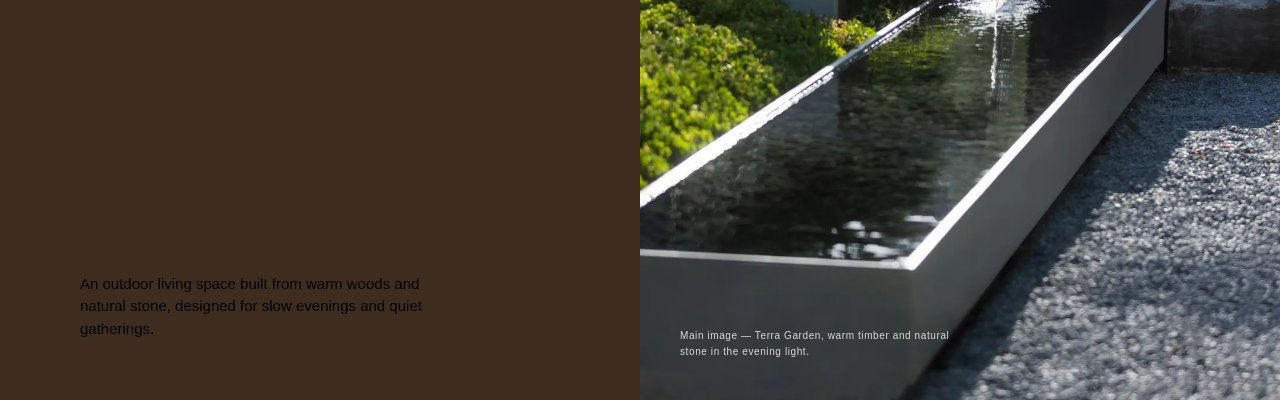
==== commit e832e21e: "adding new 2 section in the home page" ====
--- a/index.html
+++ b/index.html
@@ -100,6 +100,68 @@
 
       </div>
     </section>
+
+    <!-- OCEAN BLUE — Editorial Magazine Spread -->
+    <section class="editorial-spread">
+      <div class="editorial-spread__book">
+
+        <!-- Left panel — deep ocean blue "page" -->
+        <div class="editorial-spread__page--blue">
+          <div class="editorial-spread__top">
+            <span class="editorial-spread__page-num">14</span>
+            <div class="editorial-spread__intro-cols">
+              <p>A serene poolscape wrapped in deep blue tones, designed to mirror the sky and bring calm to the outdoor living space.</p>
+              <p>Water, stone and glass in quiet dialogue — a composition that feels both modern and timeless.</p>
+            </div>
+          </div>
+
+          <h2 class="editorial-spread__title">Azure<br>Reflections.</h2>
+
+          <p class="editorial-spread__desc">
+            A luxury pool and terrace composition where deep blue water becomes the centerpiece of the garden.
+          </p>
+        </div>
+
+        <!-- Right panel — full-bleed image "page" -->
+        <div class="editorial-spread__page--image">
+          <img src="public/imgs/hero_swimmingpool.jpg" alt="Azure Reflections — luxury pool with deep blue water">
+          <span class="editorial-spread__img-num">07</span>
+          <p class="editorial-spread__caption">Main image — Azure Reflections, a luxury poolscape in deep blue tones.</p>
+        </div>
+
+      </div>
+    </section>
+
+    <!-- ESPRESSO BROWN — Editorial Magazine Spread -->
+    <section class="editorial-spread">
+      <div class="editorial-spread__book">
+
+        <!-- Left panel — dark espresso brown "page" -->
+        <div class="editorial-spread__page--brown">
+          <div class="editorial-spread__top">
+            <span class="editorial-spread__page-num">31</span>
+            <div class="editorial-spread__intro-cols">
+              <p>Warm timber, natural stone and earthy tones — a garden retreat grounded in the landscape.</p>
+              <p>Rich brown textures and soft evening light create a quiet, intimate outdoor atmosphere.</p>
+            </div>
+          </div>
+
+          <h2 class="editorial-spread__title">Terra<br>Garden.</h2>
+
+          <p class="editorial-spread__desc">
+            An outdoor living space built from warm woods and natural stone, designed for slow evenings and quiet gatherings.
+          </p>
+        </div>
+
+        <!-- Right panel — full-bleed image "page" -->
+        <div class="editorial-spread__page--image">
+          <img src="public/imgs/hero_waterfall.jpg" alt="Terra Garden — warm timber and stone outdoor living space">
+          <span class="editorial-spread__img-num">11</span>
+          <p class="editorial-spread__caption">Main image — Terra Garden, warm timber and natural stone in the evening light.</p>
+        </div>
+
+      </div>
+    </section>
   </main>
 
   <script src="js/main.js"></script>
--- a/css/components.css
+++ b/css/components.css
@@ -727,15 +727,16 @@
    -------------------------------------------- */
 .editorial-spread {
   background-color: #E5E5E5;
-  padding-block: 80px;
+  min-height: 100vh;
+  display: flex;
+  align-items: stretch;
+  padding: 0;
 }
 
 .editorial-spread__book {
-  max-width: 1400px;
-  margin-inline: auto;
+  width: 100%;
   display: grid;
   grid-template-columns: 1fr 1fr;
-  box-shadow: 0 20px 60px rgba(0, 0, 0, 0.15);
 }
 
 /* Left panel — deep forest green */
@@ -745,7 +746,24 @@
   display: flex;
   flex-direction: column;
   justify-content: space-between;
-  min-height: 700px;
+}
+
+/* Left panel — deep ocean blue */
+.editorial-spread__page--blue {
+  background-color: #1B3A57;
+  padding: 60px 80px;
+  display: flex;
+  flex-direction: column;
+  justify-content: space-between;
+}
+
+/* Left panel — dark espresso brown */
+.editorial-spread__page--brown {
+  background-color: #3E2C1F;
+  padding: 60px 80px;
+  display: flex;
+  flex-direction: column;
+  justify-content: space-between;
 }
 
 /* Top section — page number + intro columns */
@@ -845,11 +863,15 @@
   }
 
   .editorial-spread__page--green,
+  .editorial-spread__page--blue,
+  .editorial-spread__page--brown,
   .editorial-spread__page--image {
     min-height: 500px;
   }
 
-  .editorial-spread__page--green {
+  .editorial-spread__page--green,
+  .editorial-spread__page--blue,
+  .editorial-spread__page--brown {
     padding: 40px 32px;
   }
 
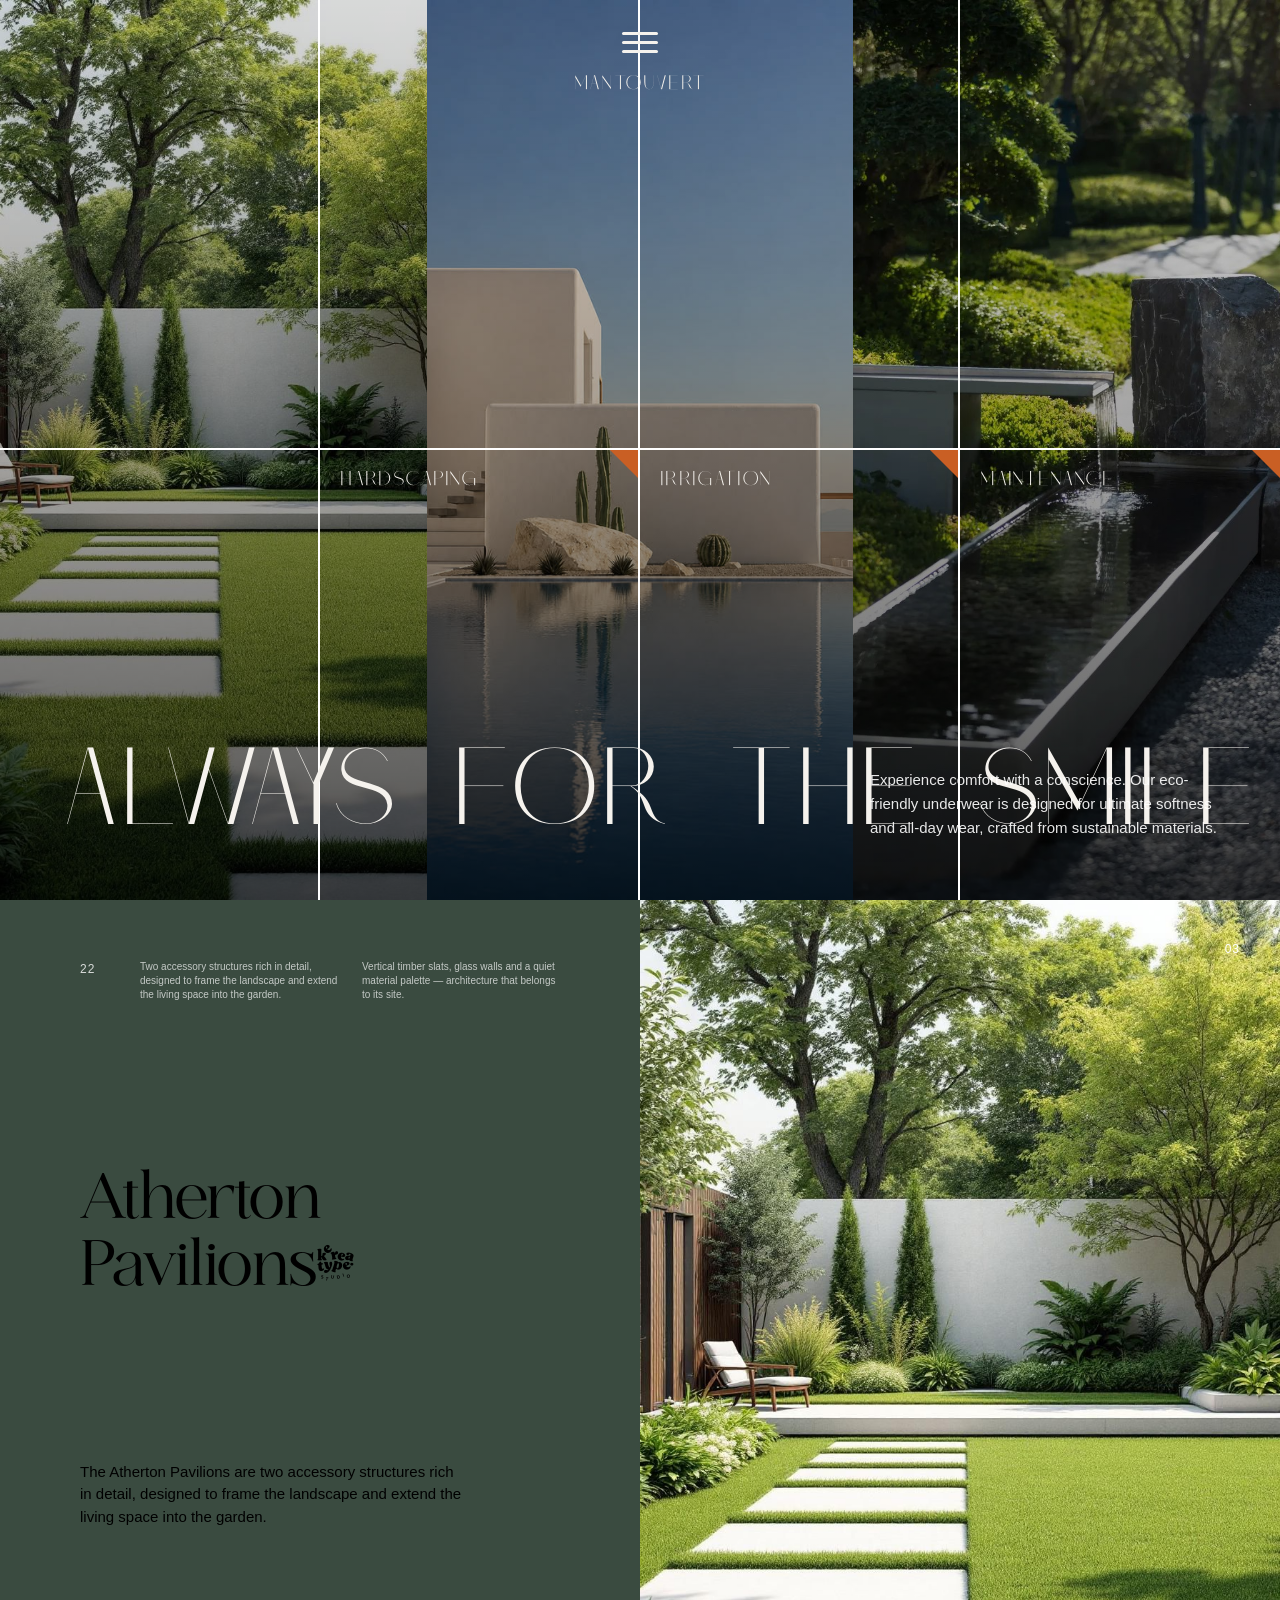
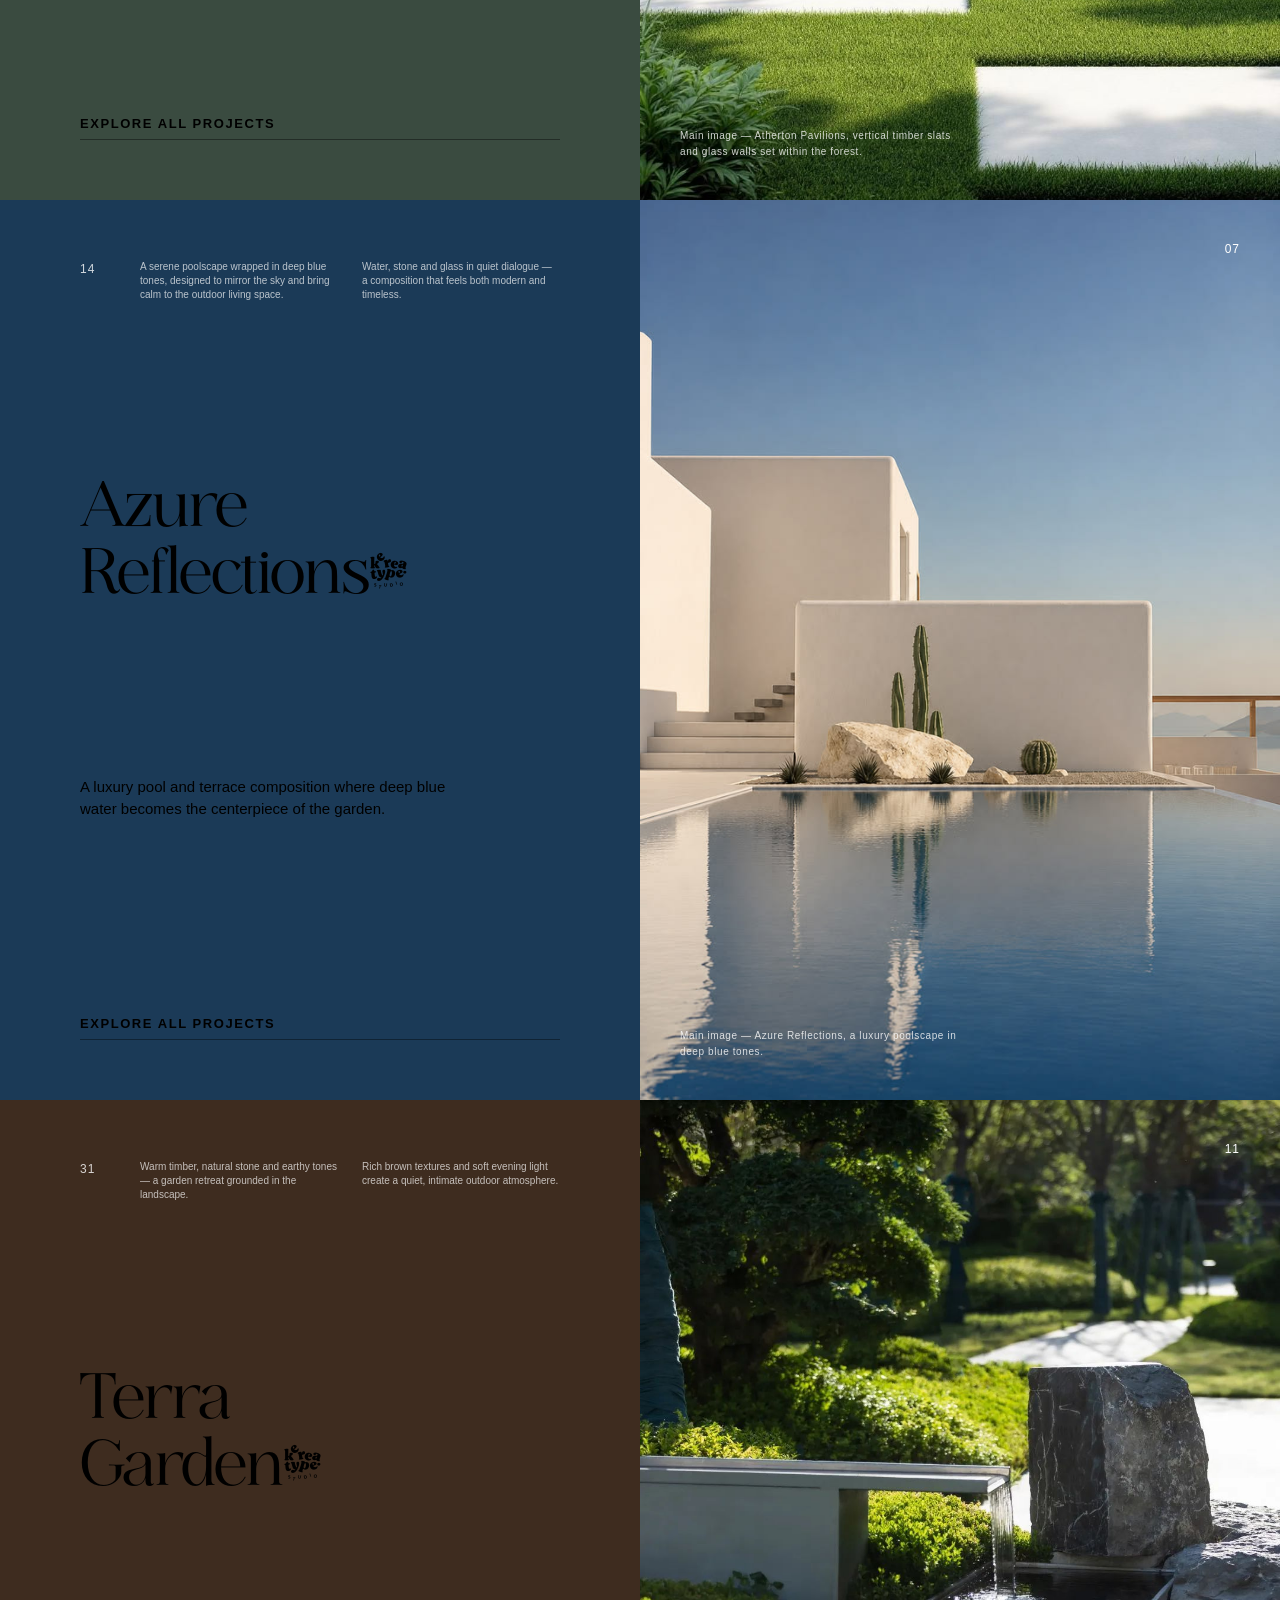
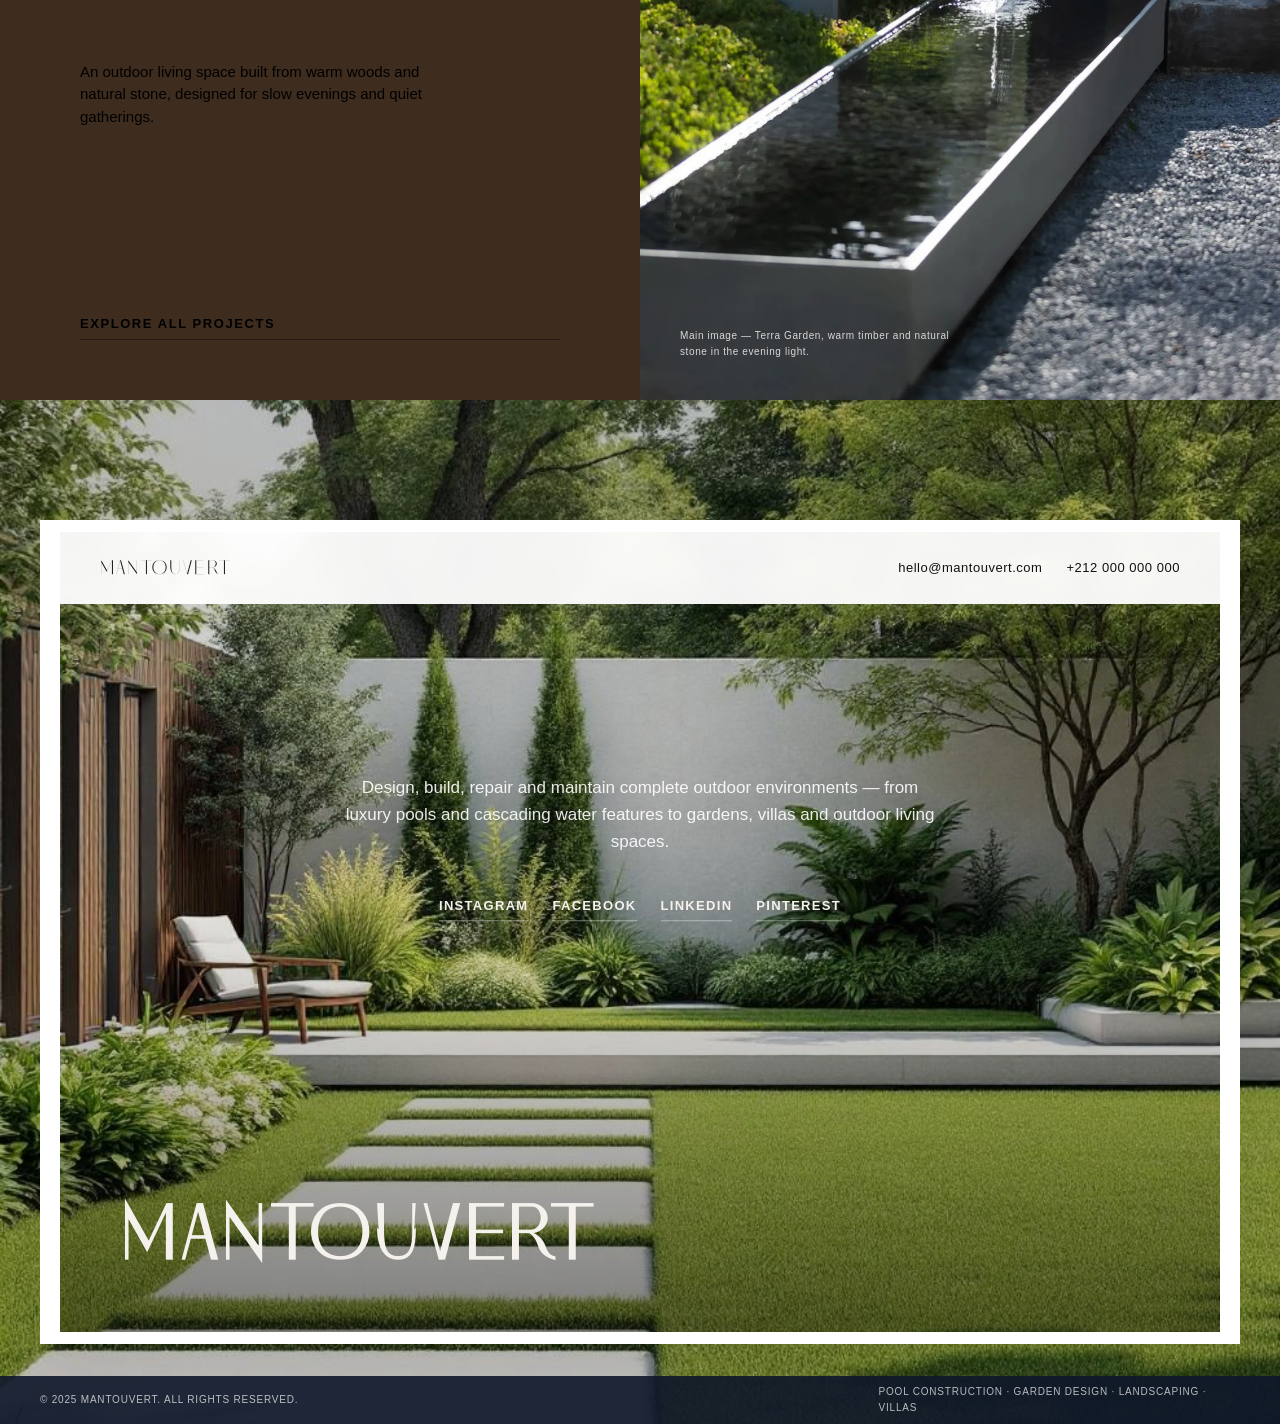
==== commit bf16e119: "adding galleray" ====
--- a/index.html
+++ b/index.html
@@ -89,11 +89,12 @@
           <p class="editorial-spread__desc">
             The Atherton Pavilions are two accessory structures rich in detail, designed to frame the landscape and extend the living space into the garden.
           </p>
+          <a href="#" class="editorial-spread__explore" data-gallery="gallery-atherton">Explore all projects</a>
         </div>
 
         <!-- Right panel — full-bleed image "page" -->
         <div class="editorial-spread__page--image">
-          <img src="public/imgs/hero_garden.jpg" alt="Atherton Pavilions — modern wooden structure with vertical slats and glass walls in a forest">
+          <img src="public/imgs/hero_garden.jpg" alt="Atherton Pavilions — modern wooden structure with vertical slats and glass walls in a forest" data-gallery-main="gallery-atherton">
           <span class="editorial-spread__img-num">03</span>
           <p class="editorial-spread__caption">Main image — Atherton Pavilions, vertical timber slats and glass walls set within the forest.</p>
         </div>
@@ -120,11 +121,12 @@
           <p class="editorial-spread__desc">
             A luxury pool and terrace composition where deep blue water becomes the centerpiece of the garden.
           </p>
+          <a href="#" class="editorial-spread__explore" data-gallery="gallery-azure">Explore all projects</a>
         </div>
 
         <!-- Right panel — full-bleed image "page" -->
         <div class="editorial-spread__page--image">
-          <img src="public/imgs/hero_swimmingpool.jpg" alt="Azure Reflections — luxury pool with deep blue water">
+          <img src="public/imgs/hero_swimmingpool.jpg" alt="Azure Reflections — luxury pool with deep blue water" data-gallery-main="gallery-azure">
           <span class="editorial-spread__img-num">07</span>
           <p class="editorial-spread__caption">Main image — Azure Reflections, a luxury poolscape in deep blue tones.</p>
         </div>
@@ -151,11 +153,12 @@
           <p class="editorial-spread__desc">
             An outdoor living space built from warm woods and natural stone, designed for slow evenings and quiet gatherings.
           </p>
+          <a href="#" class="editorial-spread__explore" data-gallery="gallery-terra">Explore all projects</a>
         </div>
 
         <!-- Right panel — full-bleed image "page" -->
         <div class="editorial-spread__page--image">
-          <img src="public/imgs/hero_waterfall.jpg" alt="Terra Garden — warm timber and stone outdoor living space">
+          <img src="public/imgs/hero_waterfall.jpg" alt="Terra Garden — warm timber and stone outdoor living space" data-gallery-main="gallery-terra">
           <span class="editorial-spread__img-num">11</span>
           <p class="editorial-spread__caption">Main image — Terra Garden, warm timber and natural stone in the evening light.</p>
         </div>
--- a/css/components.css
+++ b/css/components.css
@@ -815,6 +815,239 @@
   font-family: var(--font-body);
 }
 
+/* Explore all projects link */
+.editorial-spread__explore {
+  display: inline-block;
+  margin-top: 24px;
+  font-family: var(--font-body);
+  font-size: 13px;
+  font-weight: 600;
+  letter-spacing: 0.12em;
+  text-transform: uppercase;
+  color: #000000;
+  border-bottom: 1px solid rgba(0, 0, 0, 0.4);
+  padding-bottom: 4px;
+  transition:
+    border-color var(--duration-fast) var(--ease),
+    color var(--duration-fast) var(--ease);
+}
+
+.editorial-spread__explore:hover {
+  border-color: var(--color-orange);
+  color: var(--color-orange);
+}
+
+/* Gallery overlay — expands smoothly from the card */
+.gallery-overlay {
+  position: fixed;
+  inset: 0;
+  z-index: 200;
+  background-color: rgba(0, 0, 0, 0.95);
+  display: flex;
+  flex-direction: column;
+  align-items: center;
+  justify-content: center;
+  opacity: 0;
+  visibility: hidden;
+  transition:
+    opacity var(--duration-slow) var(--ease),
+    visibility var(--duration-slow) var(--ease);
+}
+
+.gallery-overlay.is-open {
+  opacity: 1;
+  visibility: visible;
+}
+
+.gallery-overlay__close {
+  position: absolute;
+  top: 30px;
+  right: 40px;
+  z-index: 10;
+  font-family: var(--font-body);
+  font-size: 14px;
+  font-weight: 600;
+  letter-spacing: 0.12em;
+  text-transform: uppercase;
+  color: var(--color-white);
+  cursor: pointer;
+  transition: color var(--duration-fast) var(--ease);
+}
+
+.gallery-overlay__close:hover {
+  color: var(--color-orange);
+}
+
+.gallery-overlay__main {
+  width: 80%;
+  max-width: 1200px;
+  margin-bottom: 40px;
+  overflow: hidden;
+  transform: scale(0.92);
+  transition: transform var(--duration-slow) var(--ease);
+}
+
+.gallery-overlay.is-open .gallery-overlay__main {
+  transform: scale(1);
+}
+
+.gallery-overlay__main img {
+  width: 100%;
+  height: 60vh;
+  object-fit: cover;
+}
+
+.gallery-overlay__grid {
+  display: grid;
+  grid-template-columns: repeat(3, 1fr);
+  gap: 16px;
+  width: 80%;
+  max-width: 1200px;
+}
+
+.gallery-overlay__grid img {
+  width: 100%;
+  aspect-ratio: 3 / 2;
+  object-fit: cover;
+  cursor: pointer;
+  opacity: 0.7;
+  transition:
+    opacity var(--duration-fast) var(--ease),
+    transform var(--duration-fast) var(--ease);
+}
+
+.gallery-overlay__grid img:hover {
+  opacity: 1;
+  transform: scale(1.02);
+}
+
+/* Infinite Drag Gallery — flat "museum in space" canvas */
+.infinite-gallery {
+  width: 100%;
+  height: 100%;
+  position: absolute;
+  inset: 0;
+  overflow: hidden;
+  cursor: grab;
+  background-color: #E5E5E5;
+  background-image:
+    radial-gradient(rgba(0, 0, 0, 0.04) 1px, transparent 1px);
+  background-size: 24px 24px;
+  touch-action: none;
+  user-select: none;
+  -webkit-user-select: none;
+}
+
+.infinite-gallery.is-dragging {
+  cursor: grabbing;
+}
+
+.infinite-gallery__canvas {
+  position: absolute;
+  top: 0;
+  left: 0;
+  will-change: transform;
+}
+
+.infinite-gallery__title {
+  position: absolute;
+  top: 90px;
+  left: 50%;
+  transform: translateX(-50%);
+  z-index: 10;
+  font-family: var(--font-secondary);
+  font-size: clamp(24px, 3vw, 40px);
+  color: var(--color-black);
+  letter-spacing: 0.02em;
+  text-align: center;
+  pointer-events: none;
+}
+
+/* Masonry card in the infinite canvas */
+.infinite-gallery__card {
+  position: absolute;
+  border-radius: 4px;
+  overflow: hidden;
+  box-shadow: 0 4px 12px rgba(0, 0, 0, 0.05);
+  display: flex;
+  flex-direction: column;
+}
+
+.infinite-gallery__card img {
+  width: 100%;
+  height: 100%;
+  object-fit: cover;
+  display: block;
+  pointer-events: none;
+  user-select: none;
+  -webkit-user-select: none;
+}
+
+/* Card color variants */
+.infinite-gallery__card--white {
+  background-color: #FFFFFF;
+}
+
+.infinite-gallery__card--dark {
+  background-color: #1A1A1A;
+}
+
+.infinite-gallery__card--brown {
+  background-color: #4A3B32;
+}
+
+.infinite-gallery__card--beige {
+  background-color: #D4C4B0;
+}
+
+/* Card typography */
+.infinite-gallery__card-text {
+  padding: 20px;
+  display: flex;
+  flex-direction: column;
+  justify-content: flex-end;
+  gap: 8px;
+  flex: 1;
+}
+
+.infinite-gallery__card-text h4 {
+  font-family: var(--font-display);
+  font-size: 24px;
+  font-weight: 700;
+  text-transform: uppercase;
+  letter-spacing: 0.02em;
+  line-height: 1.1;
+  margin: 0;
+}
+
+.infinite-gallery__card-text p {
+  font-family: var(--font-body);
+  font-size: 11px;
+  letter-spacing: 0.08em;
+  text-transform: uppercase;
+  margin: 0;
+}
+
+.infinite-gallery__card--dark h4,
+.infinite-gallery__card--brown h4 {
+  color: var(--color-white);
+}
+
+.infinite-gallery__card--dark p,
+.infinite-gallery__card--brown p {
+  color: rgba(255, 255, 255, 0.7);
+}
+
+.infinite-gallery__card--white h4,
+.infinite-gallery__card--beige h4 {
+  color: var(--color-black);
+}
+
+.infinite-gallery__card--white p,
+.infinite-gallery__card--beige p {
+  color: var(--color-stone);
+}
+
 /* Right panel — full-bleed image */
 .editorial-spread__page--image {
   position: relative;
@@ -855,9 +1088,305 @@
 }
 
 /* --------------------------------------------
+   Mega Footer — boxed container with a thick
+   white border frame. Sits on a light gray
+   background, centered with max-width.
+   Injected globally on every page via JS.
+   -------------------------------------------- */
+
+/* Outer wrapper — light gray page background with video */
+.mega-footer {
+  position: relative;
+  background-color: #F3F4F6;
+  padding: 120px 40px 80px;
+  overflow: hidden;
+}
+
+/* Footer body background video */
+.mega-footer__bg-body {
+  position: absolute;
+  inset: 0;
+  z-index: 0;
+}
+
+.mega-footer__bg-body video {
+  position: absolute;
+  inset: 0;
+  width: 100%;
+  height: 100%;
+  object-fit: cover;
+}
+
+.mega-footer__overlay-body {
+  position: absolute;
+  inset: 0;
+  z-index: 1;
+  background: rgba(0, 0, 0, 0.25);
+}
+
+/* The white framed box */
+.mega-footer__box {
+  position: relative;
+  z-index: 2;
+  max-width: 1600px;
+  margin-inline: auto;
+  background-color: #FFFFFF;
+  padding: 12px 20px;
+  border-radius: 0;
+  box-shadow: 0 20px 60px rgba(0, 0, 0, 0.08);
+}
+
+/* Inner content wrapper — holds image & text */
+.mega-footer__inner {
+  position: relative;
+  border-radius: 0;
+  overflow: hidden;
+  height: 800px;
+  color: var(--color-white);
+}
+
+.mega-footer__bg {
+  position: absolute;
+  inset: 0;
+  z-index: 0;
+}
+
+.mega-footer__bg img,
+.mega-footer__bg video {
+  position: absolute;
+  inset: 0;
+  width: 100%;
+  height: 100%;
+  object-fit: cover;
+}
+
+.mega-footer__overlay {
+  position: absolute;
+  inset: 0;
+  z-index: 1;
+  background: linear-gradient(
+    to top,
+    rgba(0, 0, 0, 0.5) 0%,
+    rgba(0, 0, 0, 0.1) 50%,
+    rgba(0, 0, 0, 0.2) 100%
+  );
+}
+
+/* Top row — logo, nav links, CTA */
+.mega-footer__top {
+  position: absolute;
+  top: 0;
+  left: 0;
+  right: 0;
+  z-index: 10;
+  display: flex;
+  align-items: center;
+  justify-content: space-between;
+  gap: 24px;
+  padding: 20px 40px;
+  background-color: rgba(255, 255, 255, 0.95);
+  backdrop-filter: blur(8px);
+}
+
+.mega-footer__logo {
+  font-family: var(--font-display);
+  font-size: 20px;
+  font-weight: 400;
+  letter-spacing: 0.06em;
+  text-transform: uppercase;
+  color: var(--color-black);
+  transition: color var(--duration-fast) var(--ease);
+}
+
+.mega-footer__logo:hover {
+  color: var(--color-orange);
+}
+
+.mega-footer__contact {
+  display: flex;
+  align-items: center;
+  gap: 24px;
+}
+
+.mega-footer__contact a {
+  font-family: var(--font-body);
+  font-size: 13px;
+  font-weight: 500;
+  letter-spacing: 0.04em;
+  color: var(--color-black);
+  transition:
+    opacity var(--duration-fast) var(--ease),
+    color var(--duration-fast) var(--ease);
+}
+
+.mega-footer__contact a:hover {
+  opacity: 0.8;
+  color: var(--color-orange);
+}
+
+/* Center — brand statement */
+.mega-footer__center {
+  position: absolute;
+  top: 38%;
+  left: 50%;
+  transform: translate(-50%, -50%);
+  z-index: 10;
+  display: flex;
+  flex-direction: column;
+  align-items: center;
+  text-align: center;
+  width: 80%;
+  max-width: 900px;
+}
+
+/* Title — bottom-left of the card */
+.mega-footer__title {
+  position: absolute;
+  bottom: 60px;
+  left: 60px;
+  z-index: 10;
+  font-family: var(--font-display);
+  font-size: clamp(48px, 6vw, 90px);
+  font-weight: 800;
+  letter-spacing: 0.02em;
+  text-transform: uppercase;
+  line-height: 1;
+  color: var(--color-white);
+  margin: 0;
+}
+
+.mega-footer__title sup {
+  font-size: 24px;
+  font-weight: 700;
+  vertical-align: super;
+}
+
+.mega-footer__subtitle {
+  font-family: var(--font-body);
+  font-size: 17px;
+  font-weight: 400;
+  line-height: 1.6;
+  color: rgba(255, 255, 255, 0.9);
+  max-width: 600px;
+  margin-top: 24px;
+}
+
+/* Bottom — social links */
+.mega-footer__socials {
+  display: flex;
+  gap: 24px;
+  justify-content: center;
+  flex-wrap: wrap;
+  margin-top: 40px;
+}
+
+.mega-footer__socials a {
+  font-family: var(--font-body);
+  font-size: 13px;
+  font-weight: 600;
+  letter-spacing: 0.1em;
+  text-transform: uppercase;
+  color: var(--color-white);
+  border-bottom: 1px solid rgba(255, 255, 255, 0.4);
+  padding-bottom: 4px;
+  transition:
+    border-color var(--duration-fast) var(--ease),
+    color var(--duration-fast) var(--ease);
+}
+
+.mega-footer__socials a:hover {
+  border-color: var(--color-orange);
+  color: var(--color-orange);
+}
+
+/* Bottom bar — copyright */
+.mega-footer__bottom {
+  position: absolute;
+  bottom: 0;
+  left: 0;
+  right: 0;
+  z-index: 10;
+  background-color: rgba(15, 23, 42, 0.9);
+  min-height: 40px;
+  display: flex;
+  justify-content: space-between;
+  align-items: center;
+  gap: 16px;
+  flex-wrap: wrap;
+  padding: 8px 40px;
+}
+
+.mega-footer__bottom p {
+  font-family: var(--font-body);
+  font-size: 10px;
+  letter-spacing: 0.08em;
+  text-transform: uppercase;
+  color: rgba(255, 255, 255, 0.7);
+}
+
+/* --------------------------------------------
    Responsive Components
    -------------------------------------------- */
 @media (max-width: 768px) {
+  .mega-footer {
+    padding-block: 40px;
+  }
+
+  .mega-footer__box {
+    padding: 10px;
+    border-radius: 20px;
+  }
+
+  .mega-footer__inner {
+    height: 550px;
+    border-radius: 14px;
+  }
+
+  .mega-footer__top {
+    padding: 24px 20px;
+  }
+
+  .mega-footer__contact {
+    gap: 16px;
+  }
+
+  .mega-footer__contact a {
+    font-size: 12px;
+  }
+
+  .mega-footer__title {
+    font-size: clamp(48px, 14vw, 72px);
+  }
+
+  .mega-footer__title sup {
+    font-size: 16px;
+  }
+
+  .mega-footer__subtitle {
+    font-size: 15px;
+    margin-top: 16px;
+  }
+
+  .mega-footer__socials {
+    gap: 16px;
+    margin-top: 32px;
+  }
+
+  .mega-footer__socials a {
+    font-size: 12px;
+  }
+
+  .mega-footer__title {
+    bottom: 24px;
+    left: 24px;
+  }
+
+  .mega-footer__bottom {
+    padding: 8px 20px;
+    justify-content: center;
+    text-align: center;
+  }
+
   .editorial-spread__book {
     grid-template-columns: 1fr;
   }
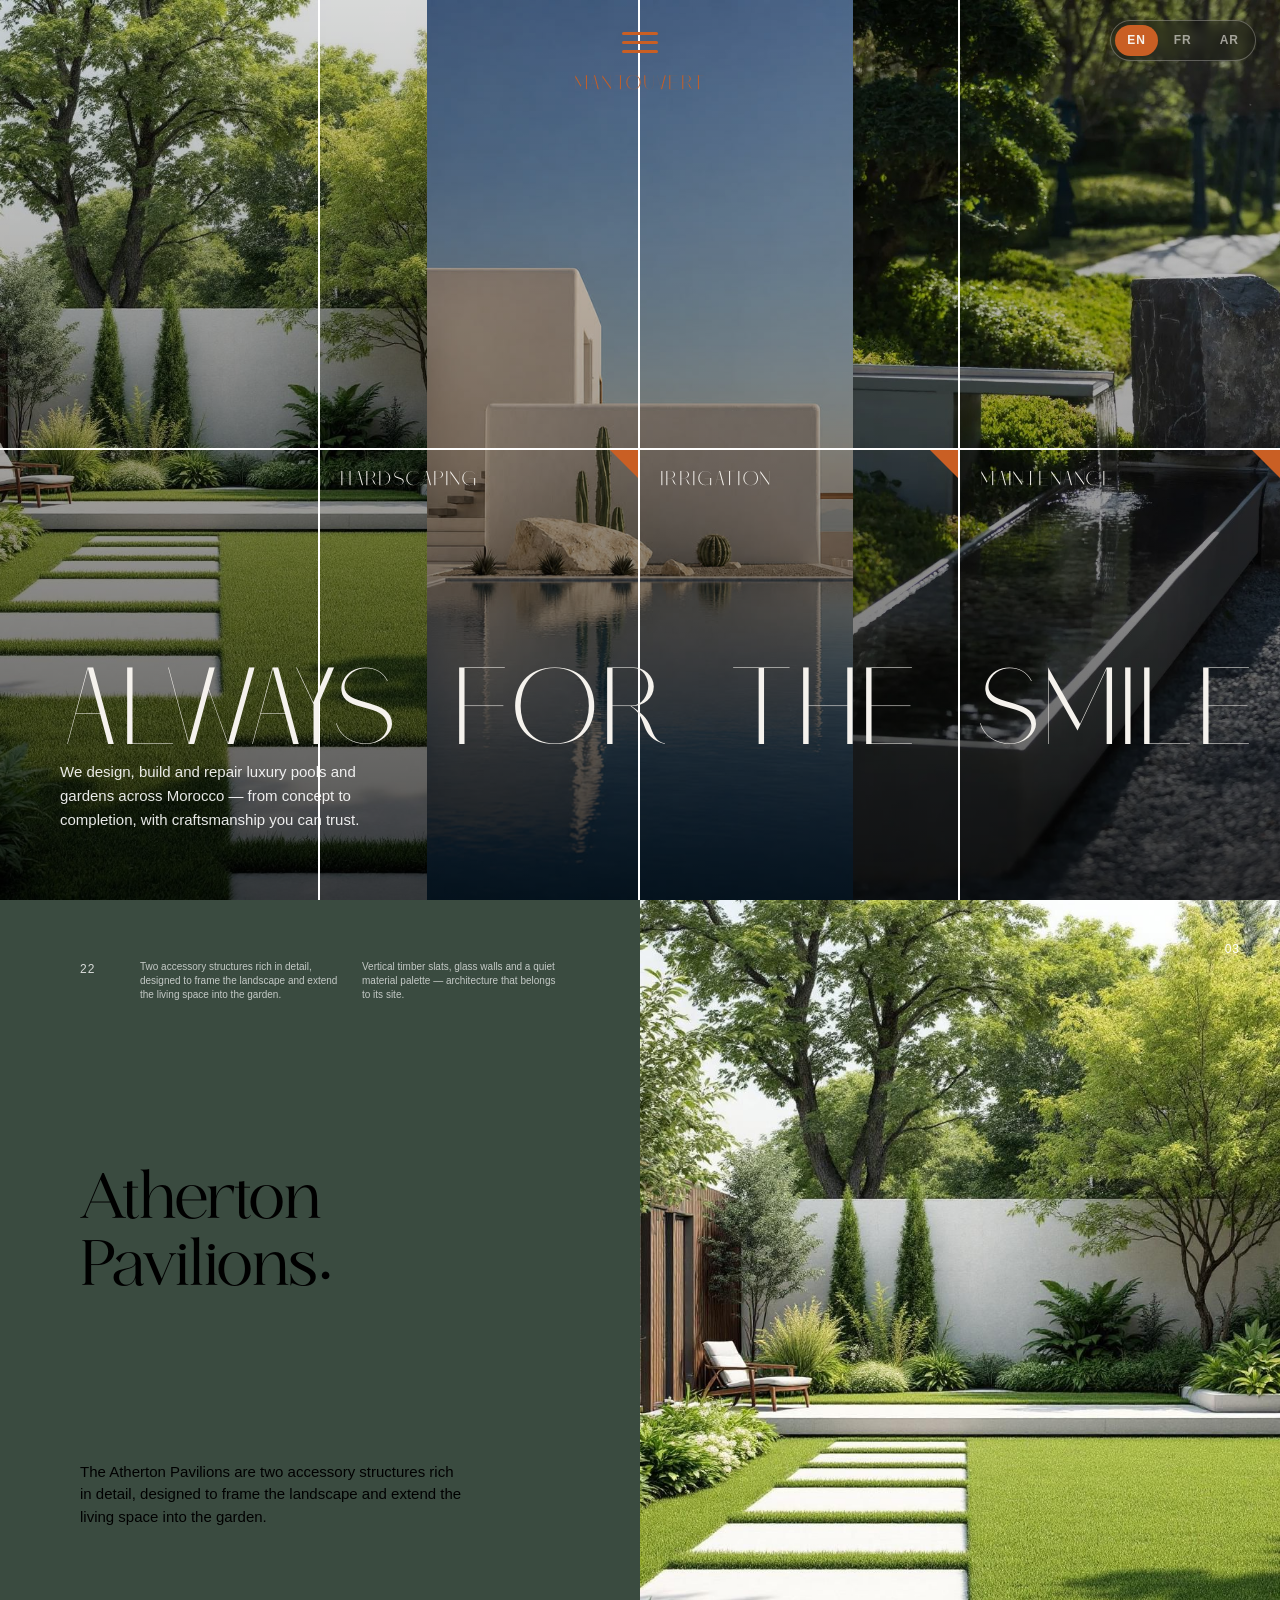
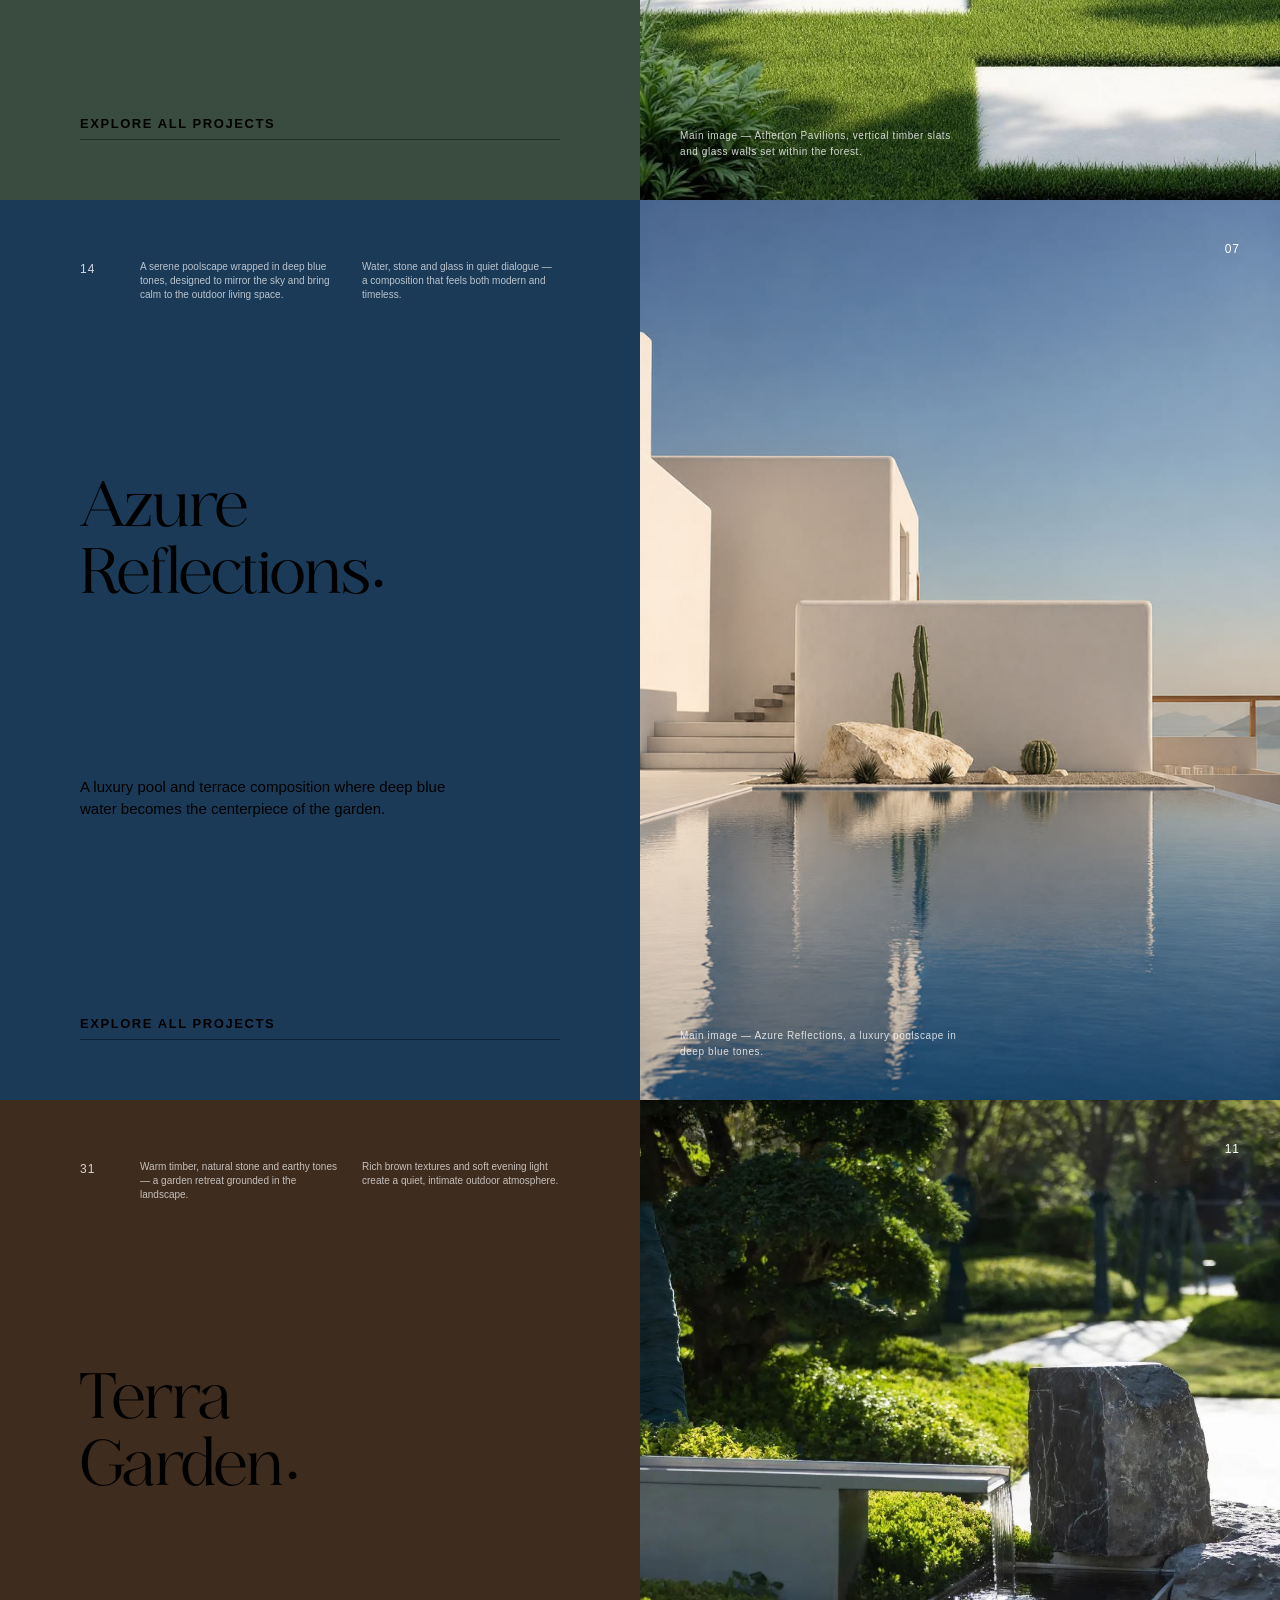
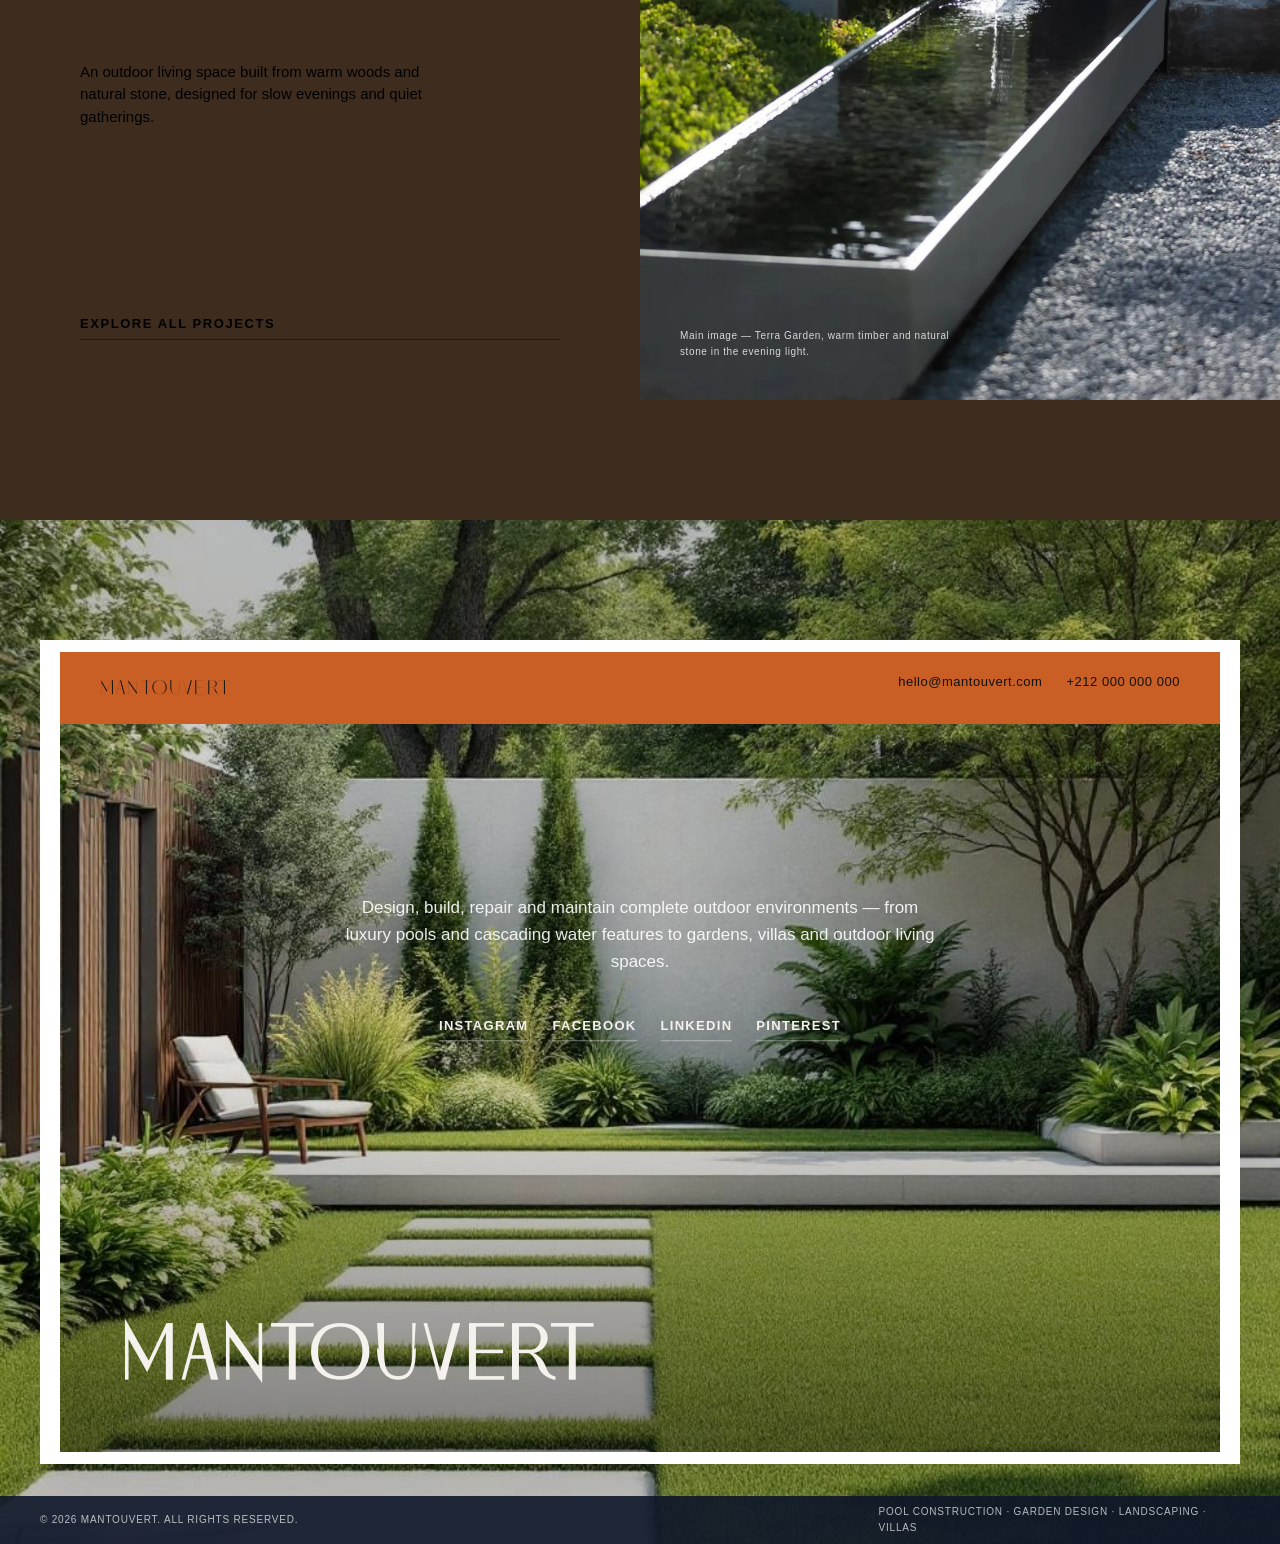
==== commit f13750df: "setting up new css for transetions eg ar fr" ====
--- a/index.html
+++ b/index.html
@@ -8,6 +8,7 @@
   <link rel="stylesheet" href="css/base.css">
   <link rel="stylesheet" href="css/layout.css">
   <link rel="stylesheet" href="css/components.css">
+  <link rel="stylesheet" href="css/i18n.css">
 </head>
 <body>
 
@@ -22,12 +23,15 @@
       <a href="index.html" class="nav__logo">Mantouvert</a>
     </nav>
     <div class="nav__menu">
+      <video class="nav__menu__video" autoplay muted loop playsinline>
+        <source src="https://res.cloudinary.com/dqlr9mio4/video/upload/q_auto/v1786396921/From_Klickpin.com-_1057431187524340407-pin-id-1057431187524340407_l3fhx6.mp4" type="video/mp4">
+      </video>
       <ul class="nav__links">
-        <li><a href="index.html" class="nav__link is-active">Home</a></li>
-        <li><a href="projects.html" class="nav__link">Projects</a></li>
-        <li><a href="services.html" class="nav__link">Services</a></li>
-        <li><a href="about.html" class="nav__link">About</a></li>
-        <li><a href="contact.html" class="nav__link nav__link--cta">Request a Quote</a></li>
+        <li><a href="index.html" class="nav__link is-active" data-i18n="Home">Home</a></li>
+        <li><a href="projects.html" class="nav__link" data-i18n="Projects">Projects</a></li>
+        <li><a href="services.html" class="nav__link" data-i18n="Services">Services</a></li>
+        <li><a href="about.html" class="nav__link" data-i18n="About">About</a></li>
+        <li><a href="contact.html" class="nav__link nav__link--cta" data-i18n="Request a Quote">Request a Quote</a></li>
       </ul>
     </div>
   </header>
@@ -53,20 +57,20 @@
         <!-- Row 2 -->
         <div class="hero-card"></div>
         <div class="hero-card">
-          <h3 class="hero-card__header">Hardscaping</h3>
+          <h3 class="hero-card__header" data-i18n="Hardscaping">Hardscaping</h3>
         </div>
         <div class="hero-card">
-          <h3 class="hero-card__header">Irrigation</h3>
+          <h3 class="hero-card__header" data-i18n="Irrigation">Irrigation</h3>
         </div>
         <div class="hero-card">
-          <h3 class="hero-card__header">Maintenance</h3>
+          <h3 class="hero-card__header" data-i18n="Maintenance">Maintenance</h3>
         </div>
       </div>
 
       <!-- Bottom hero text -->
       <div class="hero-cards__footer">
-        <h1 class="hero-cards__headline">Always for the smile</h1>
-        <p class="hero-cards__paragraph">Experience comfort with a conscience. Our eco-friendly underwear is designed for ultimate softness and all-day wear, crafted from sustainable materials.</p>
+        <h1 class="hero-cards__headline" data-i18n="Always for the smile">Always for the smile</h1>
+        <p class="hero-cards__paragraph" data-i18n="We design, build and repair luxury pools and gardens across Morocco — from concept to completion, with craftsmanship you can trust.">We design, build and repair luxury pools and gardens across Morocco — from concept to completion, with craftsmanship you can trust.</p>
       </div>
     </section>
 
@@ -79,24 +83,24 @@
           <div class="editorial-spread__top">
             <span class="editorial-spread__page-num">22</span>
             <div class="editorial-spread__intro-cols">
-              <p>Two accessory structures rich in detail, designed to frame the landscape and extend the living space into the garden.</p>
-              <p>Vertical timber slats, glass walls and a quiet material palette — architecture that belongs to its site.</p>
+              <p data-i18n="Two accessory structures rich in detail, designed to frame the landscape and extend the living space into the garden.">Two accessory structures rich in detail, designed to frame the landscape and extend the living space into the garden.</p>
+              <p data-i18n="Vertical timber slats, glass walls and a quiet material palette — architecture that belongs to its site.">Vertical timber slats, glass walls and a quiet material palette — architecture that belongs to its site.</p>
             </div>
           </div>
 
-          <h2 class="editorial-spread__title">Atherton<br>Pavilions.</h2>
+          <h2 class="editorial-spread__title" data-i18n="Atherton<br>Pavilions.">Atherton<br>Pavilions.</h2>
 
-          <p class="editorial-spread__desc">
+          <p class="editorial-spread__desc" data-i18n="The Atherton Pavilions are two accessory structures rich in detail, designed to frame the landscape and extend the living space into the garden.">
             The Atherton Pavilions are two accessory structures rich in detail, designed to frame the landscape and extend the living space into the garden.
           </p>
-          <a href="#" class="editorial-spread__explore" data-gallery="gallery-atherton">Explore all projects</a>
+          <a href="#" class="editorial-spread__explore" data-gallery="gallery-atherton" data-i18n="Explore all projects">Explore all projects</a>
         </div>
 
         <!-- Right panel — full-bleed image "page" -->
         <div class="editorial-spread__page--image">
           <img src="public/imgs/hero_garden.jpg" alt="Atherton Pavilions — modern wooden structure with vertical slats and glass walls in a forest" data-gallery-main="gallery-atherton">
           <span class="editorial-spread__img-num">03</span>
-          <p class="editorial-spread__caption">Main image — Atherton Pavilions, vertical timber slats and glass walls set within the forest.</p>
+          <p class="editorial-spread__caption" data-i18n="Main image — Atherton Pavilions, vertical timber slats and glass walls set within the forest.">Main image — Atherton Pavilions, vertical timber slats and glass walls set within the forest.</p>
         </div>
 
       </div>
@@ -111,24 +115,24 @@
           <div class="editorial-spread__top">
             <span class="editorial-spread__page-num">14</span>
             <div class="editorial-spread__intro-cols">
-              <p>A serene poolscape wrapped in deep blue tones, designed to mirror the sky and bring calm to the outdoor living space.</p>
-              <p>Water, stone and glass in quiet dialogue — a composition that feels both modern and timeless.</p>
+              <p data-i18n="A serene poolscape wrapped in deep blue tones, designed to mirror the sky and bring calm to the outdoor living space.">A serene poolscape wrapped in deep blue tones, designed to mirror the sky and bring calm to the outdoor living space.</p>
+              <p data-i18n="Water, stone and glass in quiet dialogue — a composition that feels both modern and timeless.">Water, stone and glass in quiet dialogue — a composition that feels both modern and timeless.</p>
             </div>
           </div>
 
-          <h2 class="editorial-spread__title">Azure<br>Reflections.</h2>
+          <h2 class="editorial-spread__title" data-i18n="Azure<br>Reflections.">Azure<br>Reflections.</h2>
 
-          <p class="editorial-spread__desc">
+          <p class="editorial-spread__desc" data-i18n="A luxury pool and terrace composition where deep blue water becomes the centerpiece of the garden.">
             A luxury pool and terrace composition where deep blue water becomes the centerpiece of the garden.
           </p>
-          <a href="#" class="editorial-spread__explore" data-gallery="gallery-azure">Explore all projects</a>
+          <a href="#" class="editorial-spread__explore" data-gallery="gallery-azure" data-i18n="Explore all projects">Explore all projects</a>
         </div>
 
         <!-- Right panel — full-bleed image "page" -->
         <div class="editorial-spread__page--image">
           <img src="public/imgs/hero_swimmingpool.jpg" alt="Azure Reflections — luxury pool with deep blue water" data-gallery-main="gallery-azure">
           <span class="editorial-spread__img-num">07</span>
-          <p class="editorial-spread__caption">Main image — Azure Reflections, a luxury poolscape in deep blue tones.</p>
+          <p class="editorial-spread__caption" data-i18n="Main image — Azure Reflections, a luxury poolscape in deep blue tones.">Main image — Azure Reflections, a luxury poolscape in deep blue tones.</p>
         </div>
 
       </div>
@@ -143,30 +147,31 @@
           <div class="editorial-spread__top">
             <span class="editorial-spread__page-num">31</span>
             <div class="editorial-spread__intro-cols">
-              <p>Warm timber, natural stone and earthy tones — a garden retreat grounded in the landscape.</p>
-              <p>Rich brown textures and soft evening light create a quiet, intimate outdoor atmosphere.</p>
+              <p data-i18n="Warm timber, natural stone and earthy tones — a garden retreat grounded in the landscape.">Warm timber, natural stone and earthy tones — a garden retreat grounded in the landscape.</p>
+              <p data-i18n="Rich brown textures and soft evening light create a quiet, intimate outdoor atmosphere.">Rich brown textures and soft evening light create a quiet, intimate outdoor atmosphere.</p>
             </div>
           </div>
 
-          <h2 class="editorial-spread__title">Terra<br>Garden.</h2>
+          <h2 class="editorial-spread__title" data-i18n="Terra<br>Garden.">Terra<br>Garden.</h2>
 
-          <p class="editorial-spread__desc">
+          <p class="editorial-spread__desc" data-i18n="An outdoor living space built from warm woods and natural stone, designed for slow evenings and quiet gatherings.">
             An outdoor living space built from warm woods and natural stone, designed for slow evenings and quiet gatherings.
           </p>
-          <a href="#" class="editorial-spread__explore" data-gallery="gallery-terra">Explore all projects</a>
+          <a href="#" class="editorial-spread__explore" data-gallery="gallery-terra" data-i18n="Explore all projects">Explore all projects</a>
         </div>
 
         <!-- Right panel — full-bleed image "page" -->
         <div class="editorial-spread__page--image">
           <img src="public/imgs/hero_waterfall.jpg" alt="Terra Garden — warm timber and stone outdoor living space" data-gallery-main="gallery-terra">
           <span class="editorial-spread__img-num">11</span>
-          <p class="editorial-spread__caption">Main image — Terra Garden, warm timber and natural stone in the evening light.</p>
+          <p class="editorial-spread__caption" data-i18n="Main image — Terra Garden, warm timber and natural stone in the evening light.">Main image — Terra Garden, warm timber and natural stone in the evening light.</p>
         </div>
 
       </div>
     </section>
   </main>
 
+  <script src="js/i18n.js"></script>
   <script src="js/main.js"></script>
 </body>
 </html>
--- a/css/base.css
+++ b/css/base.css
@@ -125,8 +125,10 @@
   --container-max: 1600px;  /* Max Width */
   --content-max: 1400px;    /* Content Width */
   --gutter: 40px;           /* Large Gutters */
+  --gutter-mobile: 20px;    /* Mobile Gutters */
   --section-pad-desktop: 180px; /* Section Padding Desktop */
   --section-pad-mobile: 90px;   /* Section Padding Mobile */
+  --section-pad-small: 60px;    /* Small Mobile Section Padding */
 
   /* Shape & Elevation */
   --radius-none: 0px;   /* Images, Cards */
--- a/css/layout.css
+++ b/css/layout.css
@@ -24,6 +24,7 @@
 .section,
 section {
   padding-block: var(--section-pad-desktop); /* 180px top + bottom */
+  min-height: 100vh; /* each section fills the viewport for clean curtain transitions */
 }
 
 /* --------------------------------------------
@@ -251,6 +252,10 @@
 }
 
 @media (max-width: 768px) {
+  .container {
+    padding-inline: var(--gutter-mobile); /* 20px */
+  }
+
   .section,
   section {
     padding-block: var(--section-pad-mobile); /* 90px */
@@ -278,4 +283,29 @@
   .site-footer .container {
     grid-template-columns: 1fr;
   }
-}+}
+
+@media (max-width: 480px) {
+  .container {
+    padding-inline: 16px;
+  }
+
+  .section,
+  section {
+    padding-block: var(--section-pad-small); /* 60px */
+  }
+
+  .grid,
+  .grid--split,
+  .craftsmanship__grid {
+    gap: 24px;
+  }
+
+  .hero__actions {
+    gap: 16px;
+  }
+
+  .section-head {
+    margin-bottom: 32px;
+  }
+}
--- a/css/components.css
+++ b/css/components.css
@@ -76,7 +76,6 @@
 }
 
 .site-header.is-scrolled {
-  background-color: var(--color-black);
   padding-block: 16px;
 }
 
@@ -137,11 +136,21 @@
   text-transform: uppercase;
 }
 
-/* Scrolled state — text stays white */
-.site-header.is-scrolled .nav__logo,
-.site-header.is-scrolled .hamburger-line {
-  color: var(--color-white);
-  background-color: var(--color-white);
+/* On light backgrounds — icon and logo turn orange, black on hover */
+.site-header.is-on-light .nav__logo {
+  color: var(--color-orange);
+}
+
+.site-header.is-on-light .hamburger-line {
+  background-color: var(--color-orange);
+}
+
+.site-header.is-on-light .nav__toggle:hover .hamburger-line {
+  background-color: var(--color-black);
+}
+
+.site-header.is-on-light .nav__logo:hover {
+  color: var(--color-black);
 }
 
 /* Full-screen menu overlay */
@@ -150,16 +159,40 @@
   position: fixed;
   inset: 0;
   z-index: 99;
-  background-color: var(--color-black);
   align-items: center;
   justify-content: center;
+  overflow: hidden;
 }
 
 .nav__menu.is-open {
   display: flex;
 }
 
+/* Transparent black overlay — sits on top of the video */
+.nav__menu::before {
+  content: '';
+  position: absolute;
+  inset: 0;
+  z-index: 1;
+  background-color: rgba(17, 17, 17, 0.85);
+  pointer-events: none;
+}
+
+/* Nav menu video background — high quality, covers full screen */
+.nav__menu__video {
+  position: absolute;
+  inset: 0;
+  z-index: 0;
+  width: 100%;
+  height: 100%;
+  object-fit: cover;
+  object-position: center;
+  pointer-events: none;
+}
+
 .nav__links {
+  position: relative;
+  z-index: 2;
   display: flex;
   flex-direction: column;
   align-items: center;
@@ -551,7 +584,7 @@
   left: 0;
   right: 0;
   z-index: 2;
-  padding: 0 60px 60px;
+  padding: 0 60px 140px;
   pointer-events: none;
 }
 
@@ -569,7 +602,7 @@
 
 .hero-cards__paragraph {
   position: absolute;
-  bottom: 60px;
+  bottom: 14
   right: 60px;
   max-width: 350px;
   font-family: var(--font-body);
@@ -580,10 +613,11 @@
 }
 
 /* --------------------------------------------
-    Page Hero — smaller than home hero
+    Page Hero — full viewport so the section
+    always fills the visible display cleanly.
     -------------------------------------------- */
 .hero--page {
-  min-height: 70vh;
+  min-height: 100vh;
   align-items: flex-end;
 }
 
@@ -701,6 +735,8 @@
    then slides away revealing the next section.
    Scroll acts as a trigger; page locks while
    the transition plays.
+   Two layers: black curtain first, then the
+   orange curtain falls on top of it.
    -------------------------------------------- */
 .scroll-reveal {
   position: fixed;
@@ -708,12 +744,17 @@
   left: 0;
   width: 100%;
   height: 100vh;
-  background-color: var(--color-bg);
+  background-color: var(--color-black);
   z-index: 50;
   transform: translateY(-100%);
   pointer-events: none;
   will-change: transform;
   transition: transform var(--duration-slow) var(--ease);
+}
+
+.scroll-reveal--orange {
+  background-color: var(--color-orange);
+  z-index: 51;
 }
 
 /* Lock scrolling while the reveal transition plays */
@@ -971,6 +1012,7 @@
   box-shadow: 0 4px 12px rgba(0, 0, 0, 0.05);
   display: flex;
   flex-direction: column;
+  cursor: pointer;
 }
 
 .infinite-gallery__card img {
@@ -983,70 +1025,62 @@
   -webkit-user-select: none;
 }
 
-/* Card color variants */
-.infinite-gallery__card--white {
-  background-color: #FFFFFF;
-}
-
-.infinite-gallery__card--dark {
-  background-color: #1A1A1A;
-}
-
-.infinite-gallery__card--brown {
-  background-color: #4A3B32;
-}
-
-.infinite-gallery__card--beige {
-  background-color: #D4C4B0;
-}
-
-/* Card typography */
-.infinite-gallery__card-text {
-  padding: 20px;
-  display: flex;
-  flex-direction: column;
-  justify-content: flex-end;
-  gap: 8px;
-  flex: 1;
-}
-
-.infinite-gallery__card-text h4 {
+/* Banner overlay — title + short description on every card */
+.infinite-gallery__banner {
+  position: absolute;
+  bottom: 0;
+  left: 0;
+  right: 0;
+  z-index: 2;
+  padding: 48px 20px 16px;
+  background: linear-gradient(
+    to top,
+    rgba(0, 0, 0, 0.75) 0%,
+    rgba(0, 0, 0, 0.45) 55%,
+    transparent 100%
+  );
+  color: var(--color-white);
+  pointer-events: none;
+  user-select: none;
+  -webkit-user-select: none;
+}
+
+.infinite-gallery__banner h4 {
   font-family: var(--font-display);
-  font-size: 24px;
+  font-size: 20px;
   font-weight: 700;
   text-transform: uppercase;
   letter-spacing: 0.02em;
   line-height: 1.1;
-  margin: 0;
-}
-
-.infinite-gallery__card-text p {
+  margin: 0 0 4px;
+}
+
+.infinite-gallery__banner p {
   font-family: var(--font-body);
   font-size: 11px;
   letter-spacing: 0.08em;
   text-transform: uppercase;
   margin: 0;
-}
-
-.infinite-gallery__card--dark h4,
-.infinite-gallery__card--brown h4 {
-  color: var(--color-white);
-}
-
-.infinite-gallery__card--dark p,
-.infinite-gallery__card--brown p {
-  color: rgba(255, 255, 255, 0.7);
-}
-
-.infinite-gallery__card--white h4,
-.infinite-gallery__card--beige h4 {
-  color: var(--color-black);
-}
-
-.infinite-gallery__card--white p,
-.infinite-gallery__card--beige p {
-  color: var(--color-stone);
-}
+  color: rgba(255, 255, 255, 0.8);
+}
+
+/* Collection tag — small pill label above the title */
+.infinite-gallery__collection {
+  display: inline-block;
+  font-family: var(--font-body);
+  font-size: 9px;
+  font-weight: 600;
+  letter-spacing: 0.14em;
+  text-transform: uppercase;
+  color: var(--color-orange);
+  background-color: rgba(0, 0, 0, 0.35);
+  border: 1px solid rgba(255, 255, 255, 0.35);
+  border-radius: 999px;
+  padding: 3px 10px;
+  margin-bottom: 8px;
+}
+
+
 
 /* Right panel — full-bleed image */
 .editorial-spread__page--image {
@@ -1122,6 +1156,12 @@
   inset: 0;
   z-index: 1;
   background: rgba(0, 0, 0, 0.25);
+}
+
+/* Brown spacer band between the last section and the footer */
+.mega-footer__spacer {
+  background-color: #3E2C1F; /* deep espresso brown */
+  height: 120px;
 }
 
 /* The white framed box */
@@ -1184,8 +1224,7 @@
   justify-content: space-between;
   gap: 24px;
   padding: 20px 40px;
-  background-color: rgba(255, 255, 255, 0.95);
-  backdrop-filter: blur(8px);
+  background-color: var(--color-orange);
 }
 
 .mega-footer__logo {
@@ -1199,13 +1238,20 @@
 }
 
 .mega-footer__logo:hover {
-  color: var(--color-orange);
-}
-
+  color: var(--color-brick);
+}
+
+/* Contact — desktop top-right on the orange bar,
+   mobile bottom-right on the same line as the title */
 .mega-footer__contact {
+  position: absolute;
+  top: 0;
+  right: 0;
+  z-index: 11;
   display: flex;
   align-items: center;
   gap: 24px;
+  padding: 20px 40px; /* matches .mega-footer__top padding */
 }
 
 .mega-footer__contact a {
@@ -1221,7 +1267,7 @@
 
 .mega-footer__contact a:hover {
   opacity: 0.8;
-  color: var(--color-orange);
+  color: var(--color-brick);
 }
 
 /* Center — brand statement */
@@ -1340,22 +1386,50 @@
   .mega-footer__inner {
     height: 550px;
     border-radius: 14px;
+    display: flex;
+    flex-direction: column;
+    align-items: center;
+    justify-content: center;
   }
 
   .mega-footer__top {
     padding: 24px 20px;
   }
 
+  /* Center — static, flows as: subtitle, socials, then contact below */
+  .mega-footer__center {
+    position: static;
+    transform: none;
+    width: 100%;
+    order: 2;
+  }
+
+  /* Contact — centered, straight under the social links */
   .mega-footer__contact {
-    gap: 16px;
+    position: static;
+    order: 3;
+    margin-top: 24px;
+    padding: 0;
+    flex-direction: column;
+    align-items: center;
+    gap: 6px;
+    text-align: center;
   }
 
   .mega-footer__contact a {
     font-size: 12px;
+    color: rgba(255, 255, 255, 0.95);
+  }
+
+  .mega-footer__contact a:hover {
+    color: var(--color-orange);
+    opacity: 1;
   }
 
   .mega-footer__title {
-    font-size: clamp(48px, 14vw, 72px);
+    font-size: clamp(28px, 8vw, 56px);
+    bottom: 24px;
+    left: 24px;
   }
 
   .mega-footer__title sup {
@@ -1376,15 +1450,20 @@
     font-size: 12px;
   }
 
-  .mega-footer__title {
-    bottom: 24px;
-    left: 24px;
-  }
-
+  /* Bottom bar — modestly reduced height on small devices */
   .mega-footer__bottom {
-    padding: 8px 20px;
+    min-height: 32px;
+    padding: 6px 20px;
     justify-content: center;
     text-align: center;
+    flex-direction: row;
+    flex-wrap: wrap;
+    gap: 8px;
+  }
+
+  .mega-footer__bottom p {
+    font-size: 10px;
+    margin: 0;
   }
 
   .editorial-spread__book {
@@ -1478,4 +1557,269 @@
   .site-footer__nav ul {
     text-align: left;
   }
-}
+
+  /* Nav menu — smaller links on mobile */
+  .nav__links {
+    gap: 28px;
+  }
+
+  .nav__link {
+    font-size: clamp(28px, 8vw, 40px);
+  }
+
+  .nav__link--cta {
+    padding: 14px 32px;
+    font-size: 13px;
+  }
+
+  /* Hero cards — smaller header text */
+  .hero-card__header {
+    font-size: clamp(14px, 3.5vw, 20px);
+    top: 10px;
+    left: 12px;
+  }
+
+  /* Editorial spread — smaller title */
+  .editorial-spread__title {
+    font-size: clamp(36px, 10vw, 56px);
+  }
+
+  /* Gallery overlay — stack grid */
+  .gallery-overlay__grid {
+    grid-template-columns: 1fr;
+    width: 90%;
+  }
+
+  .gallery-overlay__main {
+    width: 90%;
+  }
+
+  .gallery-overlay__main img {
+    height: 40vh;
+  }
+
+  /* Infinite gallery — smaller cards */
+  .infinite-gallery__title {
+    font-size: clamp(20px, 5vw, 28px);
+    top: 70px;
+  }
+
+  /* Buttons — full width on mobile */
+  .btn {
+    width: 100%;
+    text-align: center;
+  }
+
+  .hero__actions .btn {
+    width: auto;
+  }
+
+  /* CTA title — smaller */
+  .cta__title {
+    font-size: clamp(40px, 12vw, 64px);
+  }
+
+  /* Footer logo — smaller */
+  .site-footer__logo {
+    font-size: clamp(40px, 10vw, 60px);
+  }
+}
+
+@media (max-width: 480px) {
+  /* Nav menu — tighter */
+  .nav__links {
+    gap: 24px;
+  }
+
+  .nav__link {
+    font-size: clamp(24px, 7vw, 32px);
+  }
+
+  /* Hero cards — single column on very small screens */
+  .hero-cards {
+    grid-template-columns: repeat(2, 1fr);
+    grid-template-rows: repeat(4, 1fr);
+  }
+
+  .hero-card__header {
+    font-size: 13px;
+  }
+
+  .hero-cards__headline {
+    font-size: clamp(36px, 11vw, 52px);
+    white-space: normal;
+  }
+
+  .hero-cards__paragraph {
+    position: static;
+    max-width: 100%;
+    margin-top: 16px;
+    font-size: 13px;
+  }
+
+  .hero-cards__footer {
+    padding: 0 16px 24px;
+  }
+
+  /* Editorial spread — tighter padding */
+  .editorial-spread__page--green,
+  .editorial-spread__page--blue,
+  .editorial-spread__page--brown {
+    padding: 32px 20px;
+  }
+
+  .editorial-spread__top {
+    flex-direction: column;
+    gap: 16px;
+  }
+
+  .editorial-spread__title {
+    font-size: clamp(32px, 9vw, 44px);
+  }
+
+  .editorial-spread__desc {
+    font-size: 14px;
+  }
+
+  .editorial-spread__img-num {
+    top: 20px;
+    right: 20px;
+  }
+
+  .editorial-spread__caption {
+    bottom: 20px;
+    left: 20px;
+    font-size: 9px;
+  }
+
+  /* Mega footer — tighter */
+  .mega-footer {
+    padding: 24px 12px 40px;
+  }
+
+  .mega-footer__inner {
+    height: 480px;
+  }
+
+  .mega-footer__top {
+    padding: 16px 20px;
+  }
+
+  .mega-footer__contact {
+    margin-top: 16px;
+    gap: 4px;
+  }
+
+  .mega-footer__contact a {
+    font-size: 11px;
+  }
+
+  .mega-footer__title {
+    font-size: clamp(24px, 8.5vw, 40px);
+    bottom: 16px;
+    left: 16px;
+  }
+
+  .mega-footer__subtitle {
+    font-size: 13px;
+    margin-top: 12px;
+  }
+
+  .mega-footer__socials {
+    gap: 12px;
+    margin-top: 20px;
+  }
+
+  .mega-footer__socials a {
+    font-size: 11px;
+  }
+
+  .mega-footer__bottom {
+    padding: 4px 12px;
+    gap: 6px;
+  }
+
+  .gallery-overlay__grid {
+    gap: 8px;
+  }
+
+  /* Contact details — tighter */
+  .contact-details {
+    padding: 24px;
+  }
+
+  /* Stats — tighter */
+  .stat {
+    padding-top: 24px;
+  }
+
+  /* Services — tighter */
+  .services__item {
+    padding-block: 24px;
+  }
+
+  .services__item a {
+    gap: 16px;
+  }
+
+  .services__name {
+    font-size: clamp(24px, 6vw, 32px);
+  }
+
+  /* Project cards — tighter */
+  .project-card__media {
+    margin-bottom: 16px;
+  }
+
+  .project-card__title {
+    font-size: clamp(24px, 6vw, 32px);
+  }
+
+  /* Buttons — smaller padding */
+  .btn {
+    padding: 16px 32px;
+    font-size: 13px;
+  }
+
+  /* Hero — smaller padding */
+  .hero {
+    padding-bottom: 48px;
+  }
+
+  .hero__title {
+    margin-bottom: 20px;
+  }
+
+  .hero__intro {
+    margin-bottom: 32px;
+    font-size: 16px;
+  }
+
+  /* Section head — tighter */
+  .section-head__title {
+    font-size: clamp(28px, 7vw, 40px);
+  }
+
+  /* Testimonials — tighter */
+  .testimonial {
+    padding-block: 24px;
+  }
+
+  .testimonial__quote {
+    font-size: clamp(22px, 6vw, 30px);
+    margin-bottom: 24px;
+  }
+
+  /* Next project — tighter */
+  .next-project__title {
+    font-size: clamp(28px, 7vw, 40px);
+  }
+
+  /* Footer meta — stack */
+  .site-footer__meta {
+    flex-direction: column;
+    gap: 8px;
+    margin-top: 60px;
+    padding-top: 24px;
+  }
+}
--- a/css/i18n.css
+++ b/css/i18n.css
@@ -0,0 +1,202 @@
+/* ============================================================
+   MANTOUVERT — INTERNATIONALIZATION (i18n) STYLES
+   Language switcher + RTL (Arabic) support
+   ============================================================ */
+
+/* --------------------------------------------
+   Language Switcher — fixed top-right of header
+   -------------------------------------------- */
+.lang-switcher {
+  position: fixed;
+  top: 20px;
+  right: 24px;
+  z-index: 200;
+  display: flex;
+  align-items: center;
+  gap: 4px;
+  padding: 4px;
+  background: rgba(17, 17, 17, 0.55);
+  backdrop-filter: blur(6px);
+  -webkit-backdrop-filter: blur(6px);
+  border: 1px solid rgba(245, 242, 237, 0.18);
+  border-radius: 40px;
+  font-family: var(--font-body);
+}
+
+.site-header.is-scrolled .lang-switcher,
+.site-header.is-on-light .lang-switcher {
+  background: rgba(17, 17, 17, 0.35);
+  border-color: rgba(245, 242, 237, 0.3);
+}
+
+.lang-switcher__btn {
+  padding: 6px 12px;
+  font-size: 12px;
+  font-weight: 600;
+  letter-spacing: 0.08em;
+  color: rgba(245, 242, 237, 0.6);
+  border-radius: 30px;
+  cursor: pointer;
+  transition:
+    color var(--duration-fast) var(--ease),
+    background-color var(--duration-fast) var(--ease);
+}
+
+.lang-switcher__btn:hover {
+  color: var(--color-white);
+}
+
+.lang-switcher__btn.is-active {
+  color: var(--color-white);
+  background-color: var(--color-orange);
+}
+
+/* --------------------------------------------
+   RTL (Arabic) — flip layout direction
+   The site uses logical properties (margin-inline,
+   padding-inline) so most layouts flip automatically.
+   These overrides handle remaining text-align cases.
+   -------------------------------------------- */
+html[dir='rtl'] body,
+html[dir='rtl'] .container,
+html[dir='rtl'] section,
+html[dir='rtl'] .hero,
+html[dir='rtl'] main,
+html[dir='rtl'] footer,
+html[dir='rtl'] header {
+  text-align: right;
+  direction: rtl;
+}
+
+html[dir='rtl'] .lang-switcher {
+  right: auto;
+  left: 24px;
+}
+
+/* Nav menu links align right in RTL */
+html[dir='rtl'] .nav__links {
+  text-align: center;
+}
+
+/* Buttons and facts list keep left alignment text but flip content
+   direction so icons/arrows appear on the correct side. */
+html[dir='rtl'] .btn,
+html[dir='rtl'] .project-card__title,
+html[dir='rtl'] .project-card__meta,
+html[dir='rtl'] .intro__title,
+html[dir='rtl'] .section-head__title {
+  text-align: right;
+}
+
+/* Editorial spread intro columns */
+html[dir='rtl'] .editorial-spread__intro-cols {
+  text-align: right;
+}
+
+/* Services list items */
+html[dir='rtl'] .services__item a {
+  flex-direction: row-reverse;
+  text-align: right;
+}
+
+/* Contact form fields */
+html[dir='rtl'] .contact-form label,
+html[dir='rtl'] .contact-form input,
+html[dir='rtl'] .contact-form select,
+html[dir='rtl'] .contact-form textarea {
+  text-align: right;
+}
+
+/* --------------------------------------------
+   Arabic Typography — use a suitable fallback
+   stack for Arabic glyphs while keeping the
+   luxury editorial serif feel via Tahoma/Segoe.
+   -------------------------------------------- */
+html[dir='rtl'] {
+  --font-display: 'Monic DEMO', 'Times New Roman', 'Segoe UI', Tahoma, Arial, serif;
+  --font-secondary: 'Ethereal Demo', Georgia, 'Segoe UI', Tahoma, Arial, serif;
+  --font-body: 'Inter', 'General Sans', 'Segoe UI', Tahoma, -apple-system, sans-serif;
+}
+
+html[dir='rtl'] h1,
+html[dir='rtl'] h2,
+html[dir='rtl'] h3,
+html[dir='rtl'] h4,
+html[dir='rtl'] .hero__title,
+html[dir='rtl'] .intro__title,
+html[dir='rtl'] .craftsmanship__title,
+html[dir='rtl'] .project-card__title {
+  letter-spacing: 0;
+}
+
+/* Prevent uppercase transforms on Arabic (they don't apply) */
+html[dir='rtl'] h1,
+html[dir='rtl'] .hero__title,
+html[dir='rtl'] .intro__eyebrow,
+html[dir='rtl'] .section-head__eyebrow,
+html[dir='rtl'] .btn,
+html[dir='rtl'] .nav__link--cta,
+html[dir='rtl'] .project-card__meta,
+html[dir='rtl'] .mega-footer__bottom {
+  text-transform: none;
+}
+
+/* --------------------------------------------
+   Responsive — position switcher + hero title
+   on mobile. The default hero uses
+   clamp(80px, 12vw, 180px), whose 80px floor
+   overflows small screens — especially for
+   French/Arabic titles like "L'ENTREPRISE".
+   -------------------------------------------- */
+@media (max-width: 768px) {
+  .lang-switcher {
+    top: 14px;
+    right: 16px;
+  }
+  html[dir='rtl'] .lang-switcher {
+    right: auto;
+    left: 16px;
+  }
+  .lang-switcher__btn {
+    padding: 5px 10px;
+    font-size: 11px;
+  }
+
+  /* Responsive hero title on every page hero */
+  .hero__title,
+  html[dir='rtl'] .hero__title {
+    font-size: clamp(34px, 9.5vw, 64px);
+    line-height: 1.05;
+    word-break: break-word;
+    hyphens: auto;
+  }
+
+  .hero--page .hero__title {
+    font-size: clamp(30px, 9vw, 56px);
+  }
+
+  /* Keep the fancy display font on Arabic but shrink it more
+     since Arabic headings are taller per line */
+  html[dir='rtl'] .hero--page .hero__title {
+    font-size: clamp(28px, 8.5vw, 52px);
+    letter-spacing: 0;
+    line-height: 1.3;
+  }
+}
+
+/* Extra small phones */
+@media (max-width: 480px) {
+  .hero__title,
+  html[dir='rtl'] .hero__title {
+    font-size: clamp(28px, 10vw, 44px);
+  }
+
+  .hero--page .hero__title {
+    font-size: clamp(24px, 9.5vw, 40px);
+  }
+
+  html[dir='rtl'] .hero--page .hero__title {
+    font-size: clamp(22px, 9vw, 38px);
+    line-height: 1.35;
+  }
+}
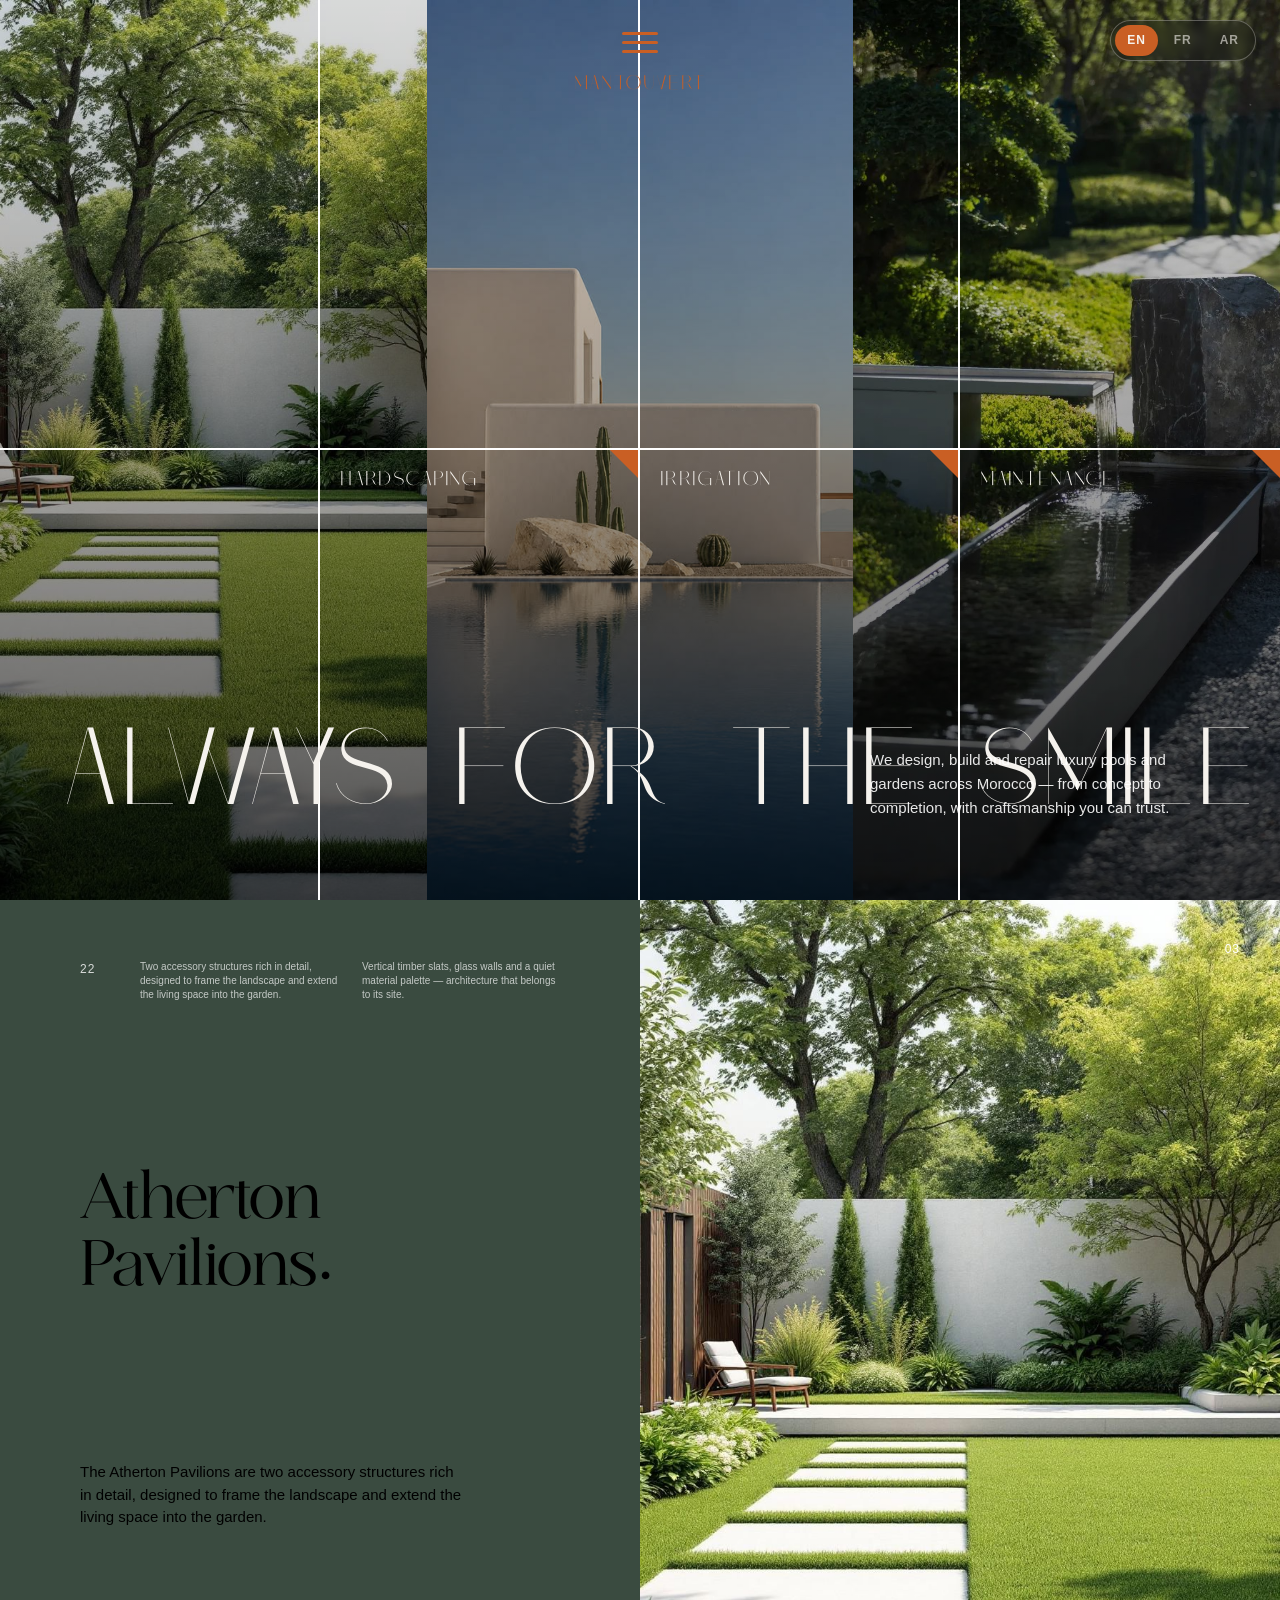
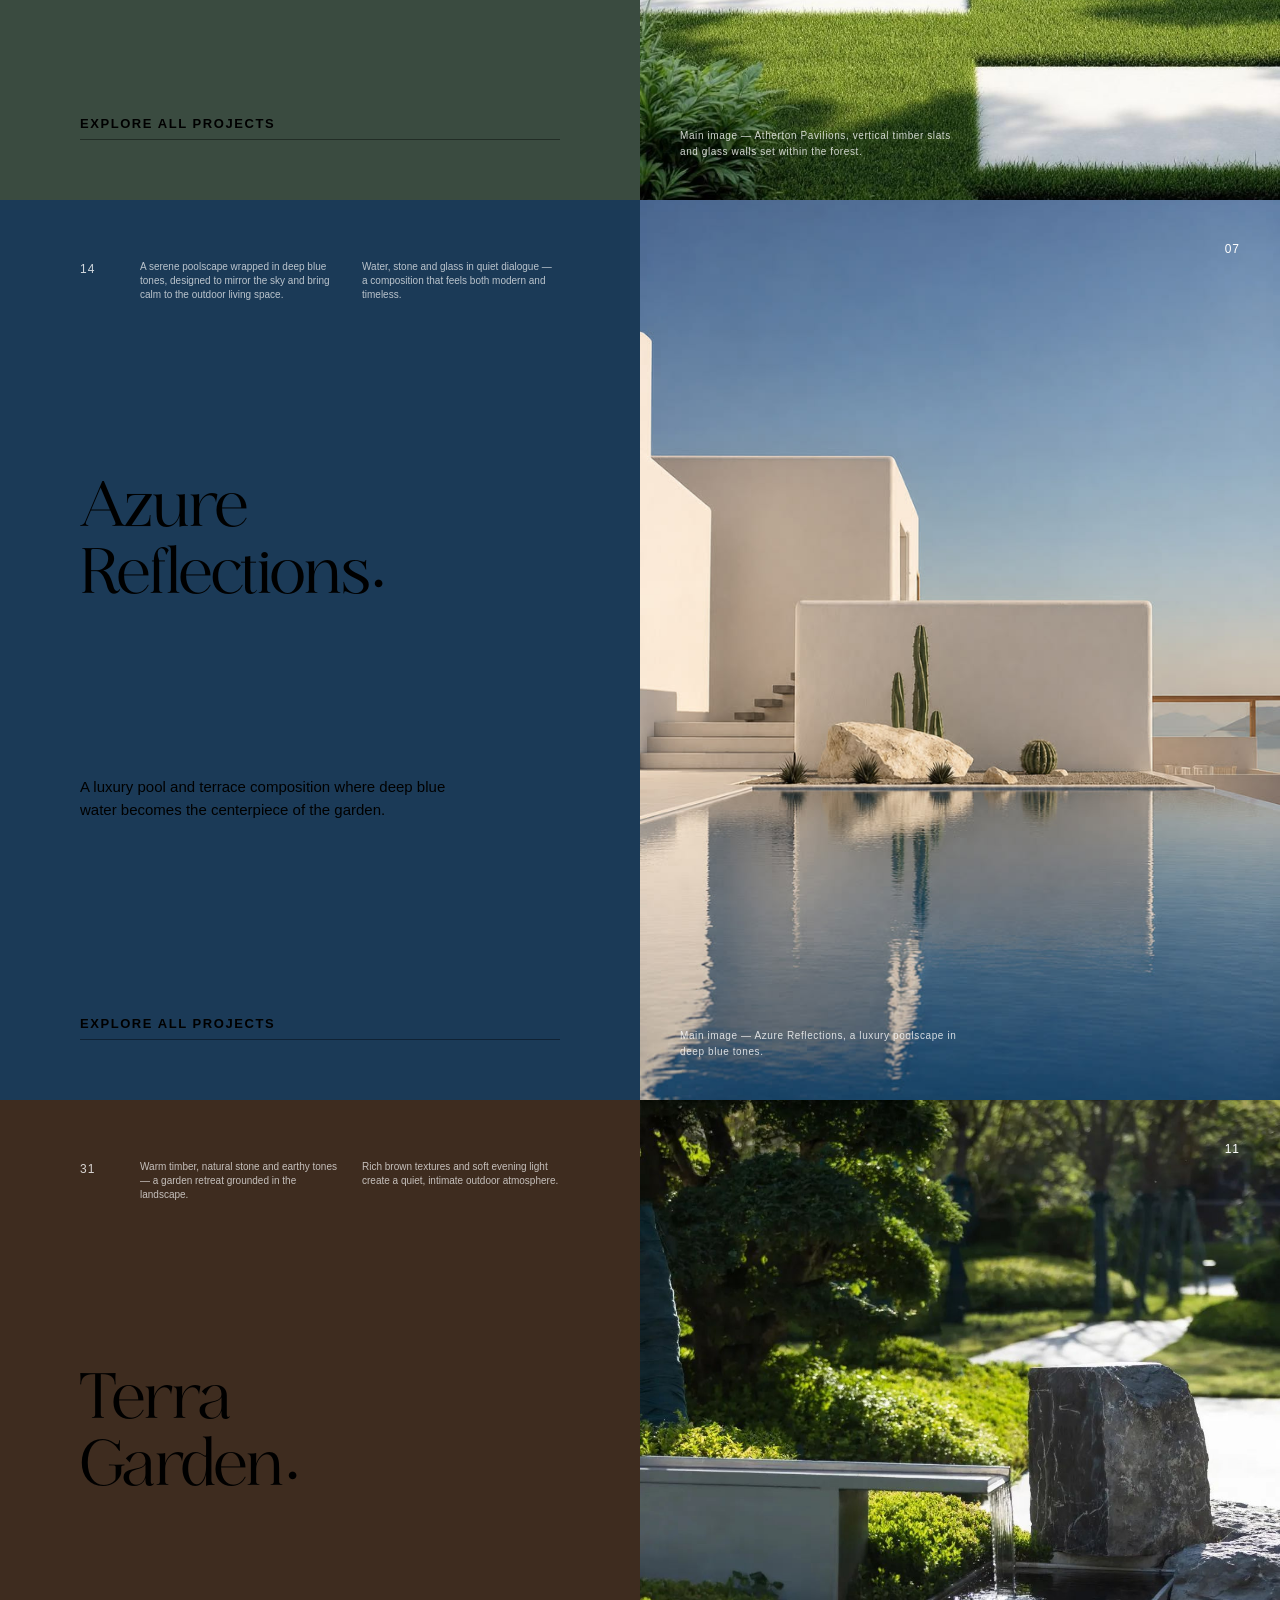
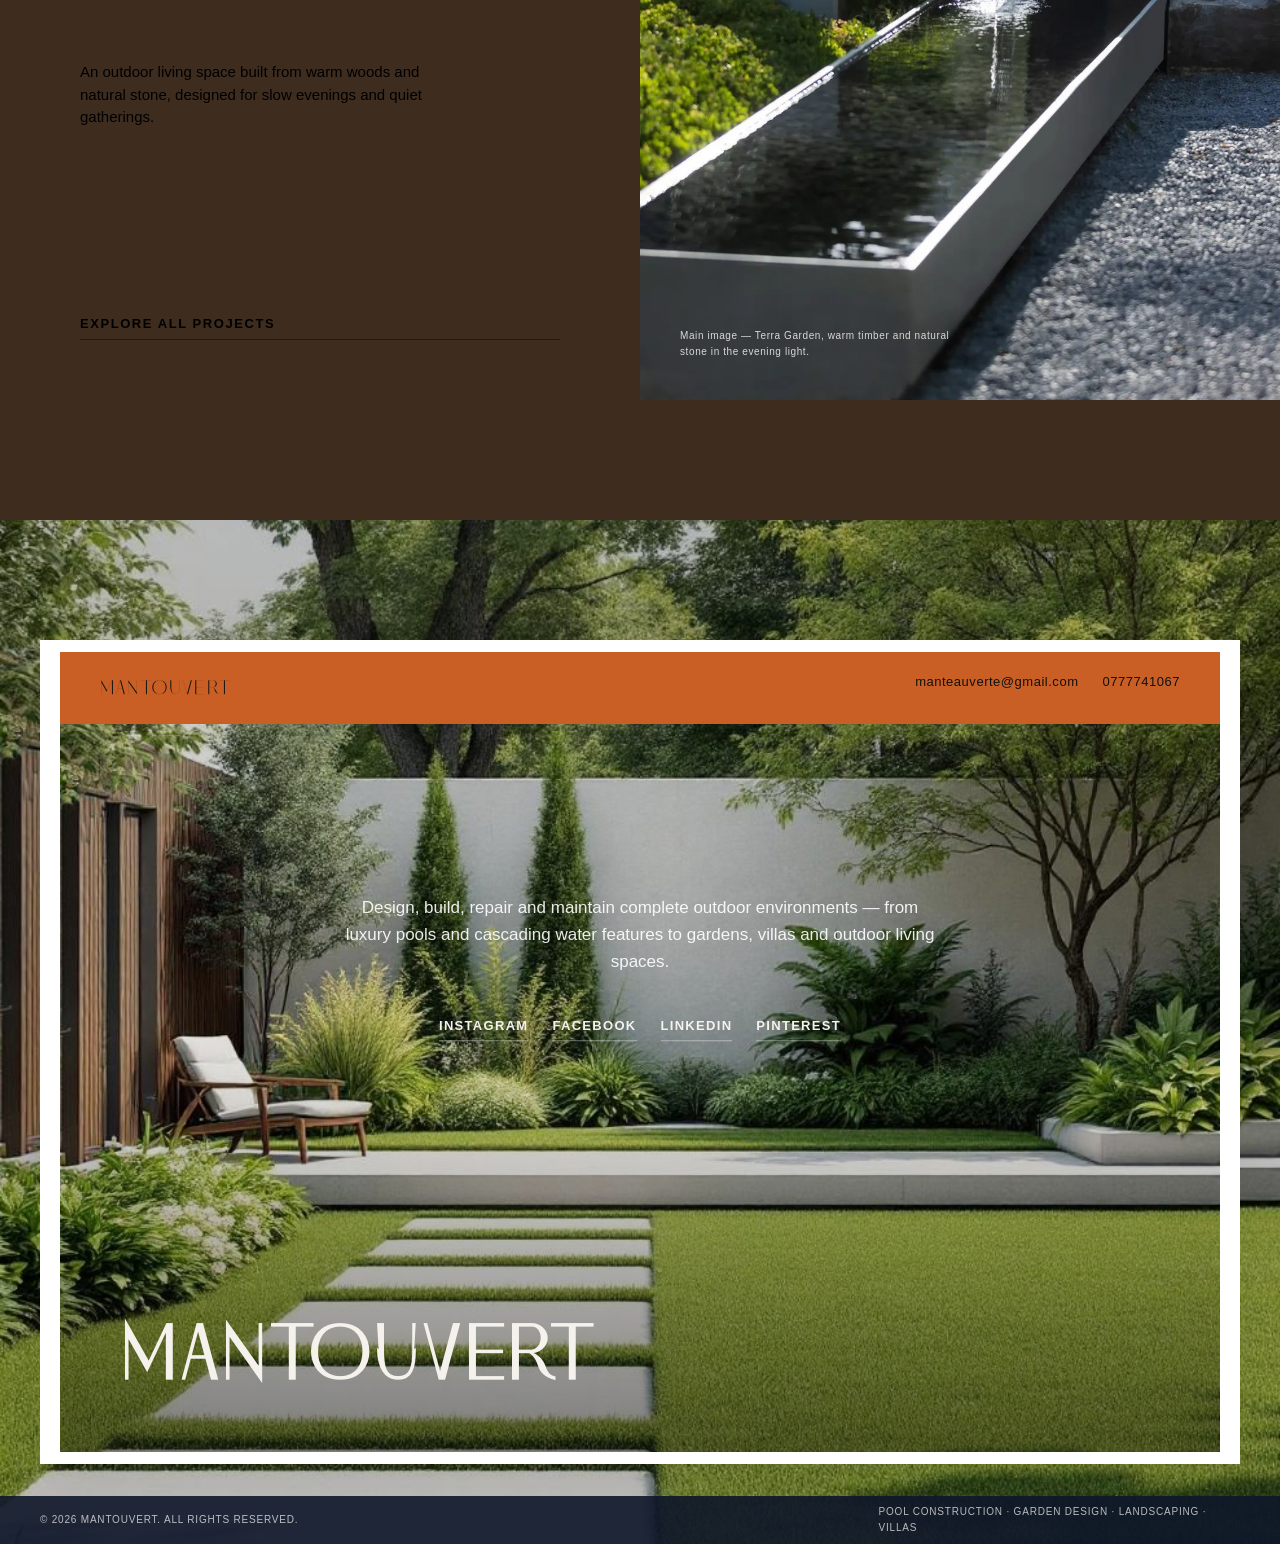
==== commit c0d6d7c2: "improving the ui -3" ====
--- a/index.html
+++ b/index.html
@@ -69,8 +69,8 @@
 
       <!-- Bottom hero text -->
       <div class="hero-cards__footer">
-        <h1 class="hero-cards__headline" data-i18n="Always for the smile">Always for the smile</h1>
-        <p class="hero-cards__paragraph" data-i18n="We design, build and repair luxury pools and gardens across Morocco — from concept to completion, with craftsmanship you can trust.">We design, build and repair luxury pools and gardens across Morocco — from concept to completion, with craftsmanship you can trust.</p>
+        <h1 class="hero-cards__headline reveal" data-dir="left" data-i18n="Always for the smile">Always for the smile</h1>
+        <p class="hero-cards__paragraph reveal" data-dir="right" data-i18n="We design, build and repair luxury pools and gardens across Morocco — from concept to completion, with craftsmanship you can trust.">We design, build and repair luxury pools and gardens across Morocco — from concept to completion, with craftsmanship you can trust.</p>
       </div>
     </section>
 
@@ -83,17 +83,17 @@
           <div class="editorial-spread__top">
             <span class="editorial-spread__page-num">22</span>
             <div class="editorial-spread__intro-cols">
-              <p data-i18n="Two accessory structures rich in detail, designed to frame the landscape and extend the living space into the garden.">Two accessory structures rich in detail, designed to frame the landscape and extend the living space into the garden.</p>
-              <p data-i18n="Vertical timber slats, glass walls and a quiet material palette — architecture that belongs to its site.">Vertical timber slats, glass walls and a quiet material palette — architecture that belongs to its site.</p>
+              <p class="reveal" data-dir="left" data-i18n="Two accessory structures rich in detail, designed to frame the landscape and extend the living space into the garden.">Two accessory structures rich in detail, designed to frame the landscape and extend the living space into the garden.</p>
+              <p class="reveal" data-dir="left" data-i18n="Vertical timber slats, glass walls and a quiet material palette — architecture that belongs to its site.">Vertical timber slats, glass walls and a quiet material palette — architecture that belongs to its site.</p>
             </div>
           </div>
 
-          <h2 class="editorial-spread__title" data-i18n="Atherton<br>Pavilions.">Atherton<br>Pavilions.</h2>
+          <h2 class="editorial-spread__title reveal" data-dir="left" data-i18n="Atherton<br>Pavilions.">Atherton<br>Pavilions.</h2>
 
-          <p class="editorial-spread__desc" data-i18n="The Atherton Pavilions are two accessory structures rich in detail, designed to frame the landscape and extend the living space into the garden.">
+          <p class="editorial-spread__desc reveal" data-dir="left" data-i18n="The Atherton Pavilions are two accessory structures rich in detail, designed to frame the landscape and extend the living space into the garden.">
             The Atherton Pavilions are two accessory structures rich in detail, designed to frame the landscape and extend the living space into the garden.
           </p>
-          <a href="#" class="editorial-spread__explore" data-gallery="gallery-atherton" data-i18n="Explore all projects">Explore all projects</a>
+          <a href="#" class="editorial-spread__explore reveal" data-dir="left" data-gallery="gallery-atherton" data-i18n="Explore all projects">Explore all projects</a>
         </div>
 
         <!-- Right panel — full-bleed image "page" -->
@@ -115,17 +115,17 @@
           <div class="editorial-spread__top">
             <span class="editorial-spread__page-num">14</span>
             <div class="editorial-spread__intro-cols">
-              <p data-i18n="A serene poolscape wrapped in deep blue tones, designed to mirror the sky and bring calm to the outdoor living space.">A serene poolscape wrapped in deep blue tones, designed to mirror the sky and bring calm to the outdoor living space.</p>
-              <p data-i18n="Water, stone and glass in quiet dialogue — a composition that feels both modern and timeless.">Water, stone and glass in quiet dialogue — a composition that feels both modern and timeless.</p>
+              <p class="reveal" data-dir="right" data-i18n="A serene poolscape wrapped in deep blue tones, designed to mirror the sky and bring calm to the outdoor living space.">A serene poolscape wrapped in deep blue tones, designed to mirror the sky and bring calm to the outdoor living space.</p>
+              <p class="reveal" data-dir="right" data-i18n="Water, stone and glass in quiet dialogue — a composition that feels both modern and timeless.">Water, stone and glass in quiet dialogue — a composition that feels both modern and timeless.</p>
             </div>
           </div>
 
-          <h2 class="editorial-spread__title" data-i18n="Azure<br>Reflections.">Azure<br>Reflections.</h2>
+          <h2 class="editorial-spread__title reveal" data-dir="right" data-i18n="Azure<br>Reflections.">Azure<br>Reflections.</h2>
 
-          <p class="editorial-spread__desc" data-i18n="A luxury pool and terrace composition where deep blue water becomes the centerpiece of the garden.">
+          <p class="editorial-spread__desc reveal" data-dir="right" data-i18n="A luxury pool and terrace composition where deep blue water becomes the centerpiece of the garden.">
             A luxury pool and terrace composition where deep blue water becomes the centerpiece of the garden.
           </p>
-          <a href="#" class="editorial-spread__explore" data-gallery="gallery-azure" data-i18n="Explore all projects">Explore all projects</a>
+          <a href="#" class="editorial-spread__explore reveal" data-dir="right" data-gallery="gallery-azure" data-i18n="Explore all projects">Explore all projects</a>
         </div>
 
         <!-- Right panel — full-bleed image "page" -->
@@ -147,17 +147,17 @@
           <div class="editorial-spread__top">
             <span class="editorial-spread__page-num">31</span>
             <div class="editorial-spread__intro-cols">
-              <p data-i18n="Warm timber, natural stone and earthy tones — a garden retreat grounded in the landscape.">Warm timber, natural stone and earthy tones — a garden retreat grounded in the landscape.</p>
-              <p data-i18n="Rich brown textures and soft evening light create a quiet, intimate outdoor atmosphere.">Rich brown textures and soft evening light create a quiet, intimate outdoor atmosphere.</p>
+              <p class="reveal" data-dir="right" data-i18n="Warm timber, natural stone and earthy tones — a garden retreat grounded in the landscape.">Warm timber, natural stone and earthy tones — a garden retreat grounded in the landscape.</p>
+              <p class="reveal" data-dir="right" data-i18n="Rich brown textures and soft evening light create a quiet, intimate outdoor atmosphere.">Rich brown textures and soft evening light create a quiet, intimate outdoor atmosphere.</p>
             </div>
           </div>
 
-          <h2 class="editorial-spread__title" data-i18n="Terra<br>Garden.">Terra<br>Garden.</h2>
+          <h2 class="editorial-spread__title reveal" data-dir="right" data-i18n="Terra<br>Garden.">Terra<br>Garden.</h2>
 
-          <p class="editorial-spread__desc" data-i18n="An outdoor living space built from warm woods and natural stone, designed for slow evenings and quiet gatherings.">
+          <p class="editorial-spread__desc reveal" data-dir="right" data-i18n="An outdoor living space built from warm woods and natural stone, designed for slow evenings and quiet gatherings.">
             An outdoor living space built from warm woods and natural stone, designed for slow evenings and quiet gatherings.
           </p>
-          <a href="#" class="editorial-spread__explore" data-gallery="gallery-terra" data-i18n="Explore all projects">Explore all projects</a>
+          <a href="#" class="editorial-spread__explore reveal" data-dir="right" data-gallery="gallery-terra" data-i18n="Explore all projects">Explore all projects</a>
         </div>
 
         <!-- Right panel — full-bleed image "page" -->
--- a/css/components.css
+++ b/css/components.css
@@ -584,7 +584,7 @@
   left: 0;
   right: 0;
   z-index: 2;
-  padding: 0 60px 140px;
+  padding: 0 60px 80px;
   pointer-events: none;
 }
 
@@ -602,7 +602,7 @@
 
 .hero-cards__paragraph {
   position: absolute;
-  bottom: 14
+  bottom: 80px;
   right: 60px;
   max-width: 350px;
   font-family: var(--font-body);
@@ -1514,7 +1514,7 @@
   .hero-cards__footer {
     grid-template-columns: 1fr;
     gap: 24px;
-    padding: 0 20px 32px;
+    padding: 0 20px 120px;
   }
 
   .hero-cards__headline {
@@ -1524,6 +1524,7 @@
   .hero-cards__paragraph {
     font-size: 14px;
     margin: 0;
+    bottom: 120px;
   }
 
   .project-grid {
--- a/css/i18n.css
+++ b/css/i18n.css
@@ -52,6 +52,75 @@
 }
 
 /* --------------------------------------------
+   Slide-in Reveal Animations — text slides in
+   from the left or right as it enters the viewport.
+   JS adds `.is-visible` via IntersectionObserver.
+   -------------------------------------------- */
+.reveal {
+  opacity: 0;
+  transition:
+    opacity 0.7s var(--ease),
+    transform 0.7s var(--ease);
+  will-change: opacity, transform;
+}
+
+.reveal[data-dir='left'] {
+  transform: translateX(-60px);
+}
+
+.reveal[data-dir='right'] {
+  transform: translateX(60px);
+}
+
+.reveal.is-visible {
+  opacity: 1;
+  transform: translateX(0);
+}
+
+/* Respect reduced-motion preferences */
+@media (prefers-reduced-motion: reduce) {
+  .reveal {
+    opacity: 1 !important;
+    transform: none !important;
+    transition: none !important;
+  }
+}
+
+/* --------------------------------------------
+   Contact form status message (Formspree feedback)
+   -------------------------------------------- */
+.contact-form__status {
+  margin-top: 24px;
+  padding: 16px 20px;
+  font-family: var(--font-body);
+  font-size: var(--type-small);
+  letter-spacing: 0.02em;
+  border-radius: 4px;
+  opacity: 0;
+  transform: translateY(-6px);
+  transition:
+    opacity var(--duration-fast) var(--ease),
+    transform var(--duration-fast) var(--ease);
+}
+
+.contact-form__status:not([hidden]) {
+  opacity: 1;
+  transform: translateY(0);
+}
+
+.contact-form__status.is-success {
+  color: #2f6b3a;
+  background-color: rgba(47, 107, 58, 0.08);
+  border: 1px solid rgba(47, 107, 58, 0.3);
+}
+
+.contact-form__status.is-error {
+  color: var(--color-brick);
+  background-color: rgba(143, 53, 38, 0.08);
+  border: 1px solid rgba(143, 53, 38, 0.3);
+}
+
+/* --------------------------------------------
    RTL (Arabic) — flip layout direction
    The site uses logical properties (margin-inline,
    padding-inline) so most layouts flip automatically.
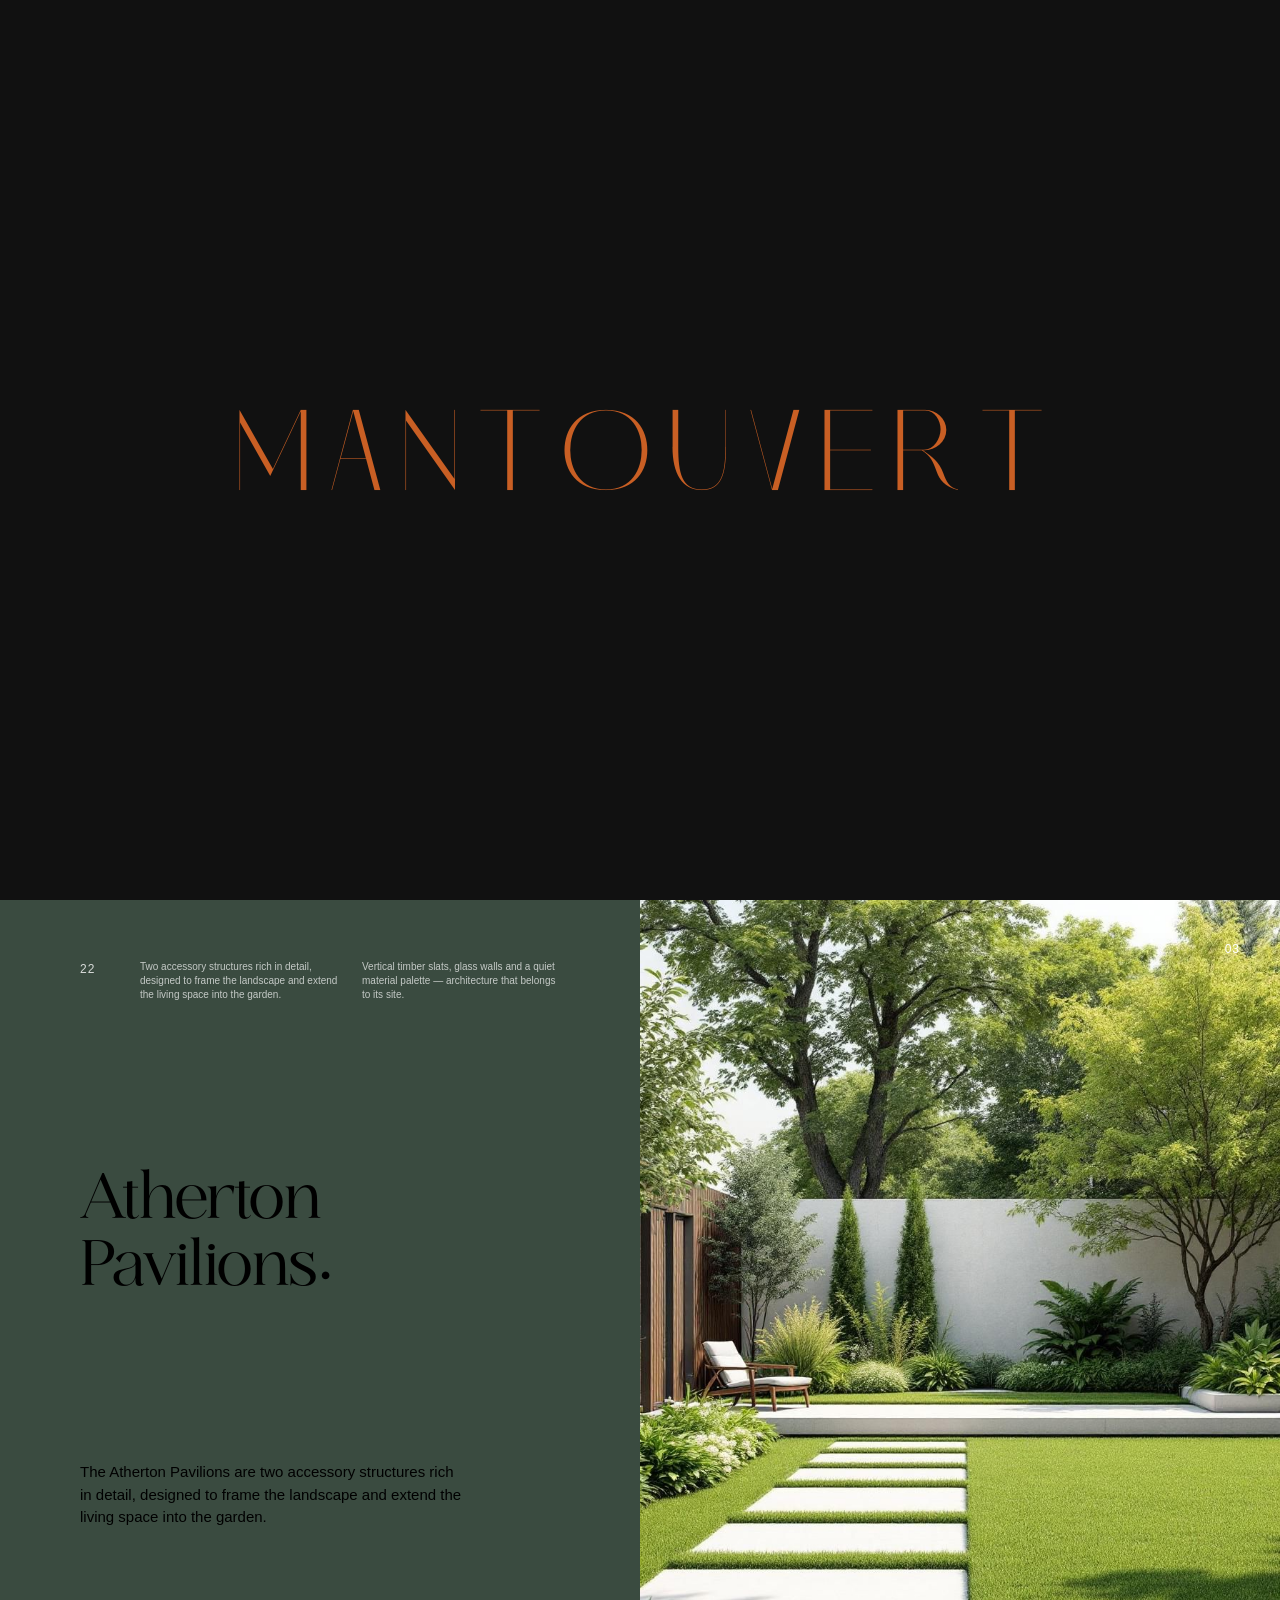
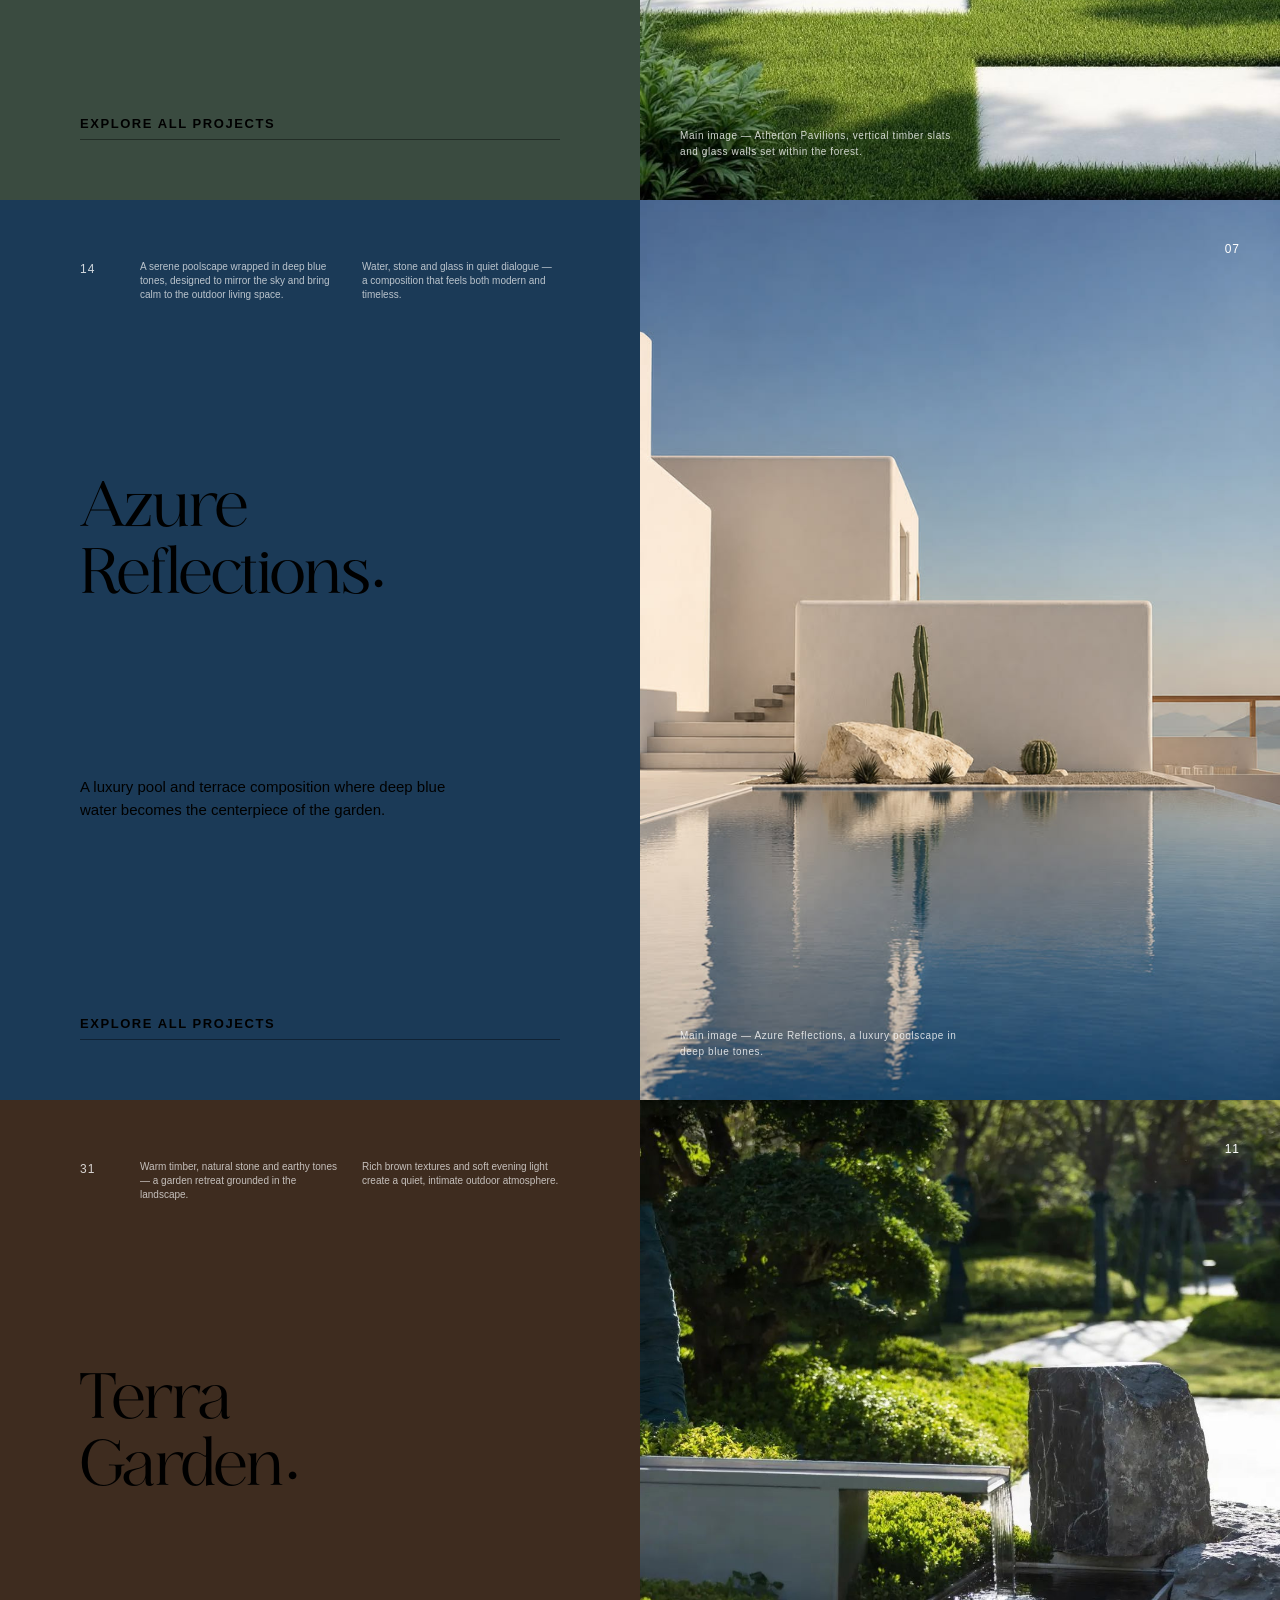
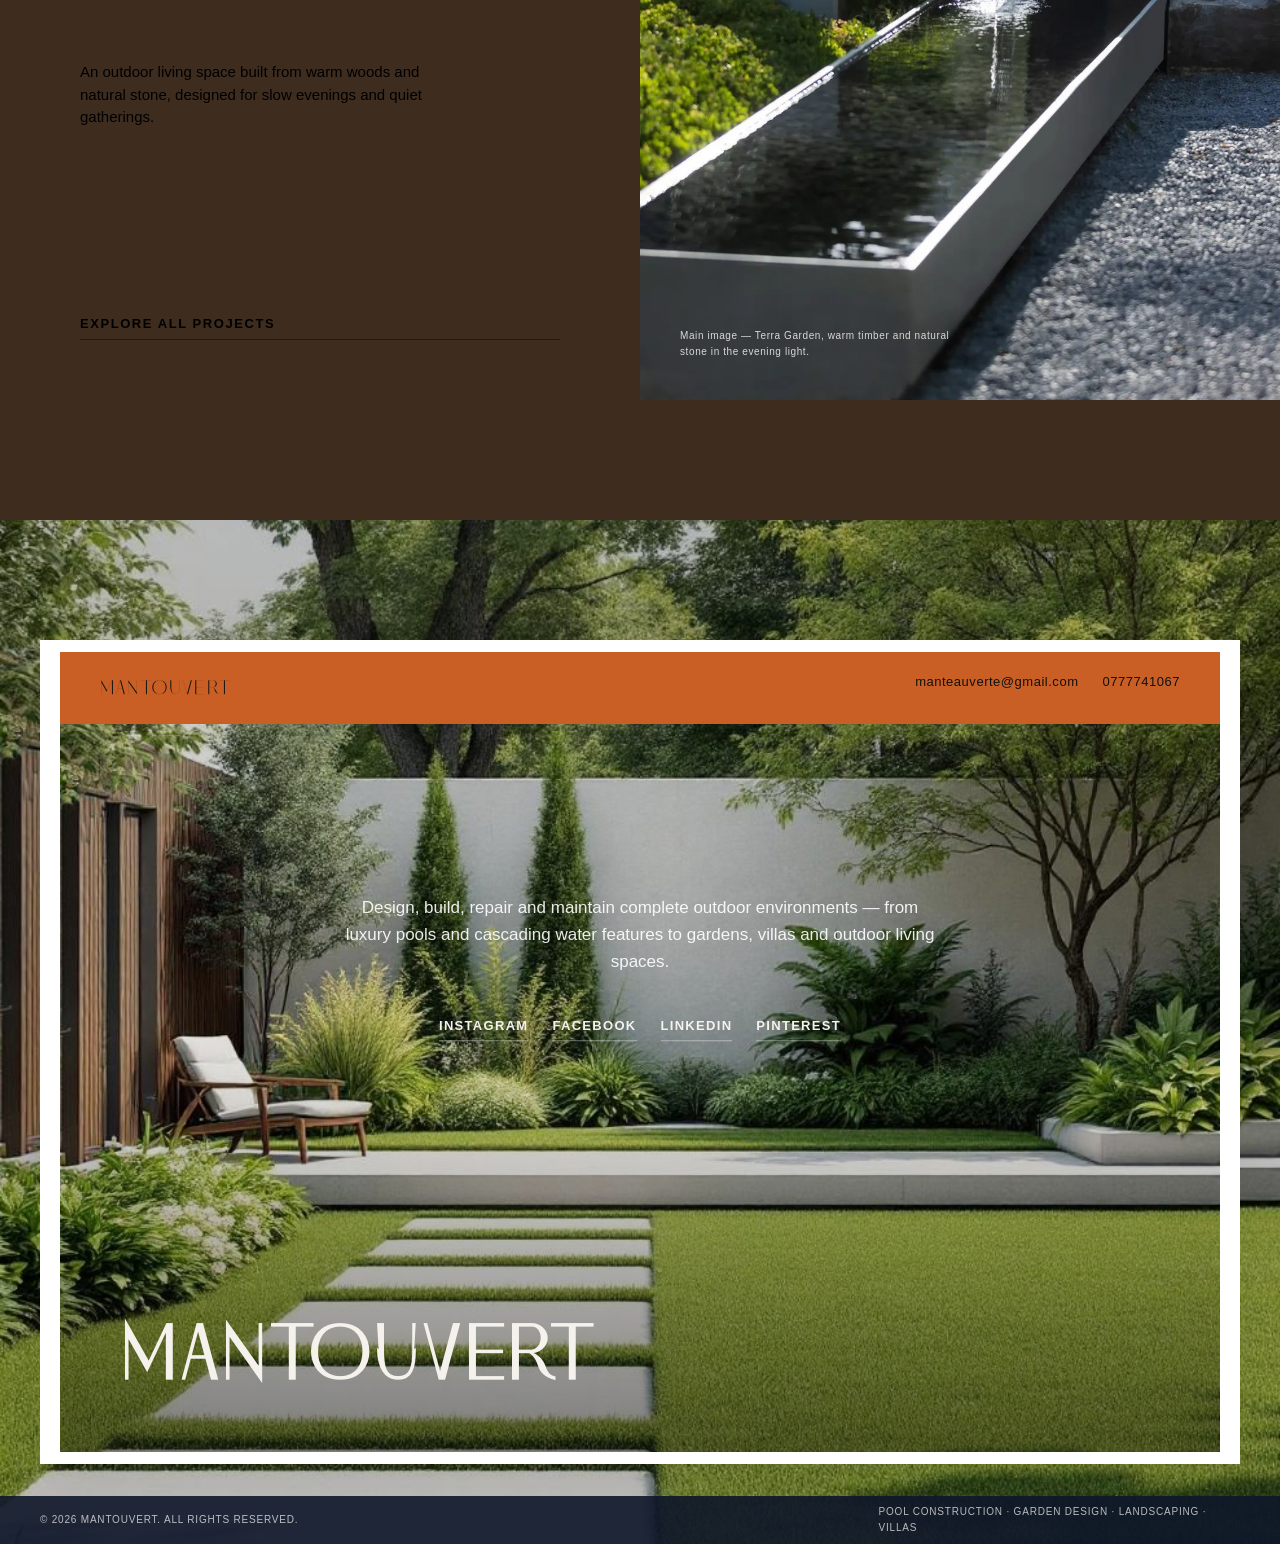
==== commit e4425286: "production v-1" ====
--- a/index.html
+++ b/index.html
@@ -9,6 +9,7 @@
   <link rel="stylesheet" href="css/layout.css">
   <link rel="stylesheet" href="css/components.css">
   <link rel="stylesheet" href="css/i18n.css">
+  <link rel="stylesheet" href="css/splash.css">
 </head>
 <body>
 
@@ -171,6 +172,7 @@
     </section>
   </main>
 
+  <script src="js/splash.js"></script>
   <script src="js/i18n.js"></script>
   <script src="js/main.js"></script>
 </body>
--- a/css/splash.css
+++ b/css/splash.css
@@ -0,0 +1,83 @@
+/* ============================================================
+   MANTOUVERT — SPLASH SCREEN (PRELOADER)
+   Orange background + black "Mantouvert" letters → letters
+   reveal one by one → background flips to black + letters turn
+   orange → the whole splash slides up smoothly to reveal content.
+   ============================================================ */
+
+/* Lock scrolling while the splash plays */
+body.is-splashed {
+  overflow: hidden;
+}
+
+.splash {
+  position: fixed;
+  inset: 0;
+  z-index: 9999;
+  display: flex;
+  align-items: center;
+  justify-content: center;
+  background-color: var(--color-orange); /* #C95F24 — starts orange */
+  transition:
+    background-color 0.7s var(--ease),
+    transform 0.7s var(--ease);
+}
+
+/* After all letters are shown — background flips to black */
+.splash.is-dark {
+  background-color: var(--color-black); /* #111111 */
+}
+
+/* Exit — whole splash slides up out of view */
+.splash.is-exiting {
+  transform: translateY(-100%);
+}
+
+/* Letter row */
+.splash__word {
+  display: flex;
+  gap: clamp(2px, 1vw, 10px);
+  padding: 0 24px;
+  flex-wrap: nowrap;
+}
+
+/* Each letter starts hidden, slides up into place */
+.splash__letter {
+  display: inline-block;
+  font-family: var(--font-display);
+  font-size: clamp(44px, 9vw, 130px);
+  font-weight: 400;
+  line-height: 1;
+  color: var(--color-black); /* black letters on orange bg */
+  opacity: 0;
+  transform: translateY(24px);
+  transition:
+    opacity 0.35s var(--ease),
+    transform 0.35s var(--ease),
+    color 0.7s var(--ease);
+}
+
+/* On dark bg — letters turn orange (the brand logo look) */
+.splash.is-dark .splash__letter {
+  color: var(--color-orange);
+}
+
+.splash__letter.is-visible {
+  opacity: 1;
+  transform: translateY(0);
+}
+
+/* Respect reduced-motion preferences — skip letter animation */
+@media (prefers-reduced-motion: reduce) {
+  .splash__letter {
+    opacity: 1;
+    transform: none;
+    transition: none;
+  }
+
+  .splash,
+  .splash.is-dark,
+  .splash.is-exiting {
+    transition: none;
+  }
+}
